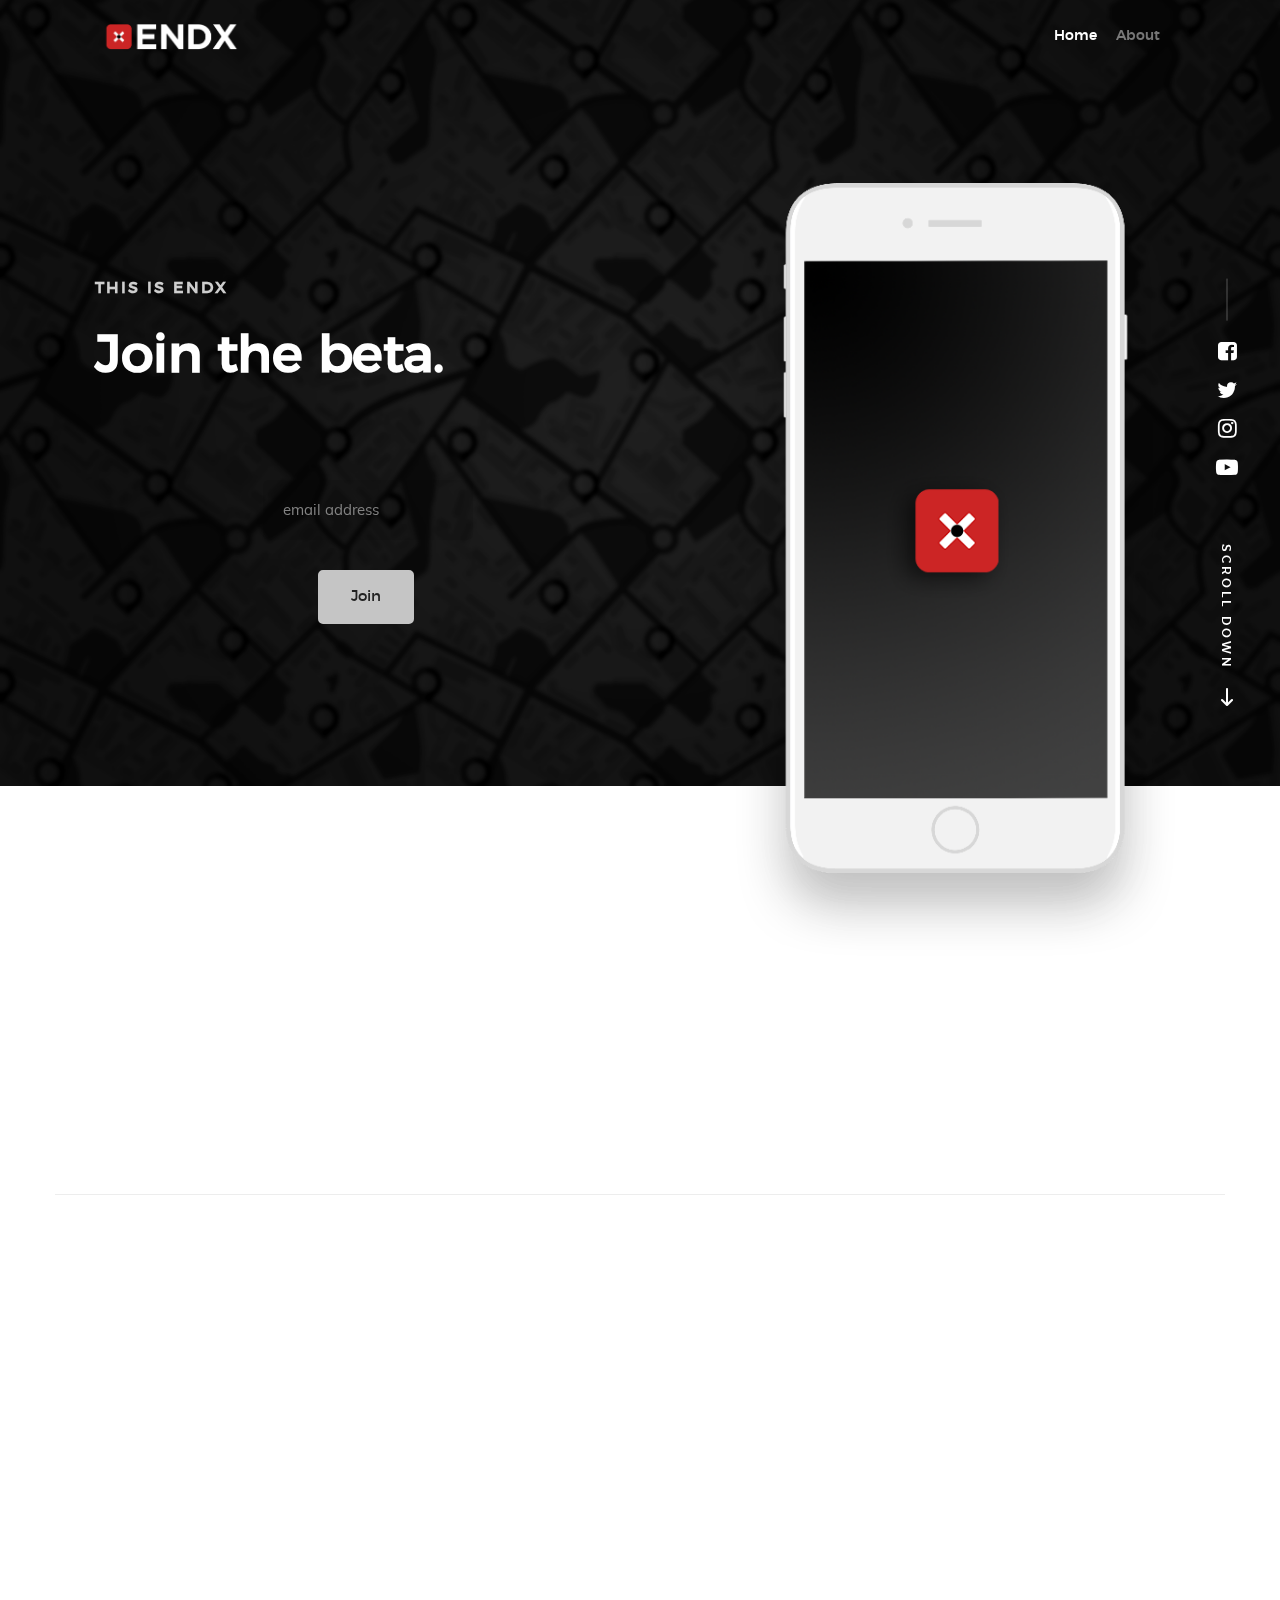
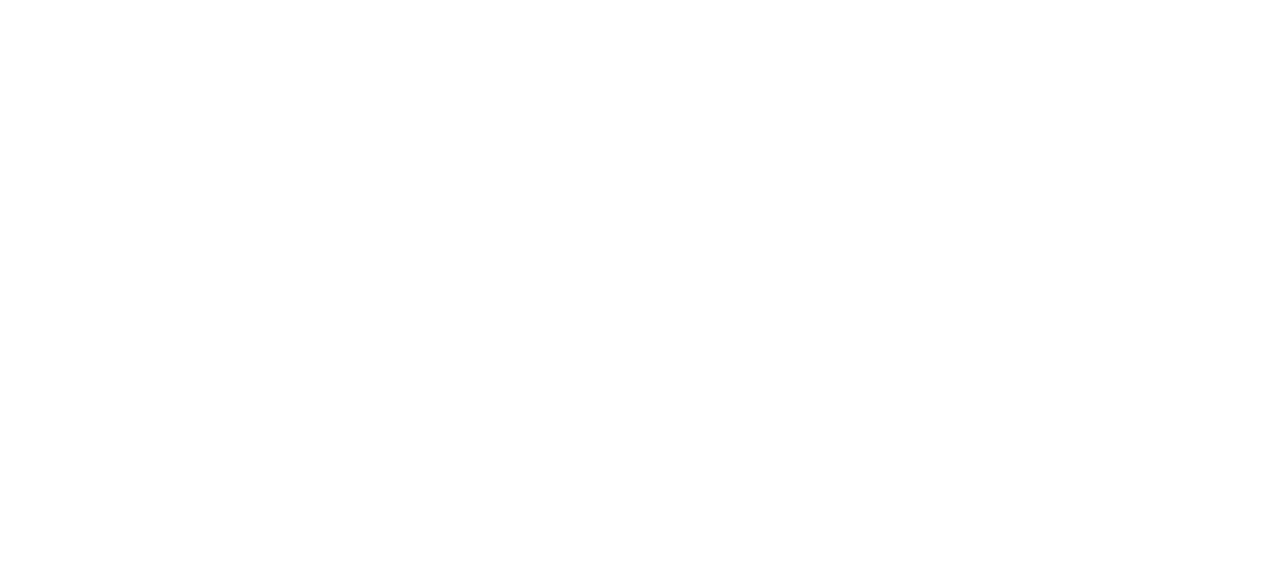
==== index.html @ f64ae465 "1" ====
<!DOCTYPE html>
<!--[if lt IE 9 ]><html class="no-js oldie" lang="en"> <![endif]-->
<!--[if IE 9 ]><html class="no-js oldie ie9" lang="en"> <![endif]-->
<!--[if (gte IE 9)|!(IE)]><!-->
<html class="no-js" lang="en">
<!--<![endif]-->

<head>
    <style>
        body{
            background-color: white;
        }
    
    </style>
    <!--- basic page needs
   ================================================== -->
    <meta charset="utf-8">
    <title>ENDX</title>
    <meta name="description" content="">
    <meta name="author" content="">

    <!-- mobile specific metas
   ================================================== -->
    <meta name="viewport" content="width=device-width, initial-scale=1">

    <!-- CSS
   ================================================== -->
    <link rel="stylesheet" href="css/base.css">
    <link rel="stylesheet" href="css/vendor.css">
    <link rel="stylesheet" href="css/main.css">

    <!-- script
   ================================================== -->
    <script src="js/modernizr.js"></script>
    <script src="js/pace.min.js"></script>

    <!-- favicons
	================================================== -->
    <link rel="shortcut icon" href="favicon.ico" type="image/x-icon">
    <link rel="icon" href="favicon.ico" type="image/x-icon">

</head>

<body id="top">

    <!-- header 
   ================================================== -->
   <header id="header" class="row">   

   		<center><div class="header-logo">
	        <a href="index.html">ENDX</a>
	    </div></center>

	   	<nav id="header-nav-wrap">
			<ul class="header-main-nav">
				<li class="current"><a class="smoothscroll"  href="#home" title="home">Home</a></li>
                <li><a class="smoothscroll"  href="#about" title="about">About</a></li>	
			</ul>

		</nav>
<!--
		<a class="header-menu-toggle" href="#"><span>Menu</span></a> -->   	
   	
   </header> <!-- /header -->


   <!-- home
   ================================================== -->
   <section id="home" data-parallax="scroll" data-image-src="images/hero-bg.jpg" data-natural-width=3000 data-natural-height=2000>

        <div class="overlay"></div>
        <div class="home-content">        

            <div class="row contents">                     
                <div class="home-content-left">

                    <h3 data-aos="fade-up">This is ENDX</h3>

                    <h1 data-aos="fade-up">
                        Join the beta.
                    </h1>
 <center>
     
   <!-- Begin Mailchimp Signup Form -->
<link href="//cdn-images.mailchimp.com/embedcode/horizontal-slim-10_7.css" rel="stylesheet" type="text/css">
<style type="text/css">
	#mc_embed_signup{ clear:left; font:14px Helvetica,Arial,sans-serif; width:100%;}
    #mce-EMAIL {
        color: white;
    }
	/* Add your own Mailchimp form style overrides in your site stylesheet or in this style block.
	   We recommend moving this block and the preceding CSS link to the HEAD of your HTML file. */
</style>
<div id="mc_embed_signup">
<form action="https://boxo.us19.list-manage.com/subscribe/post?u=2b5242fecbdfec34c49844ca8&amp;id=7991bf4ca8" method="post" id="mc-embedded-subscribe-form" name="mc-embedded-subscribe-form" class="validate" target="_blank" novalidate>
    <div id="mc_embed_signup_scroll">
	
	<input type="email" value="" name="EMAIL" class="email" id="mce-EMAIL" placeholder="email address" required>
    <!-- real people should not fill this in and expect good things - do not remove this or risk form bot signups-->
    <div style="position: absolute; left: -5000px;" aria-hidden="true"><input type="text" name="b_2b5242fecbdfec34c49844ca8_7991bf4ca8" tabindex="-1" value=""></div>
    <div class="clear"><input type="submit" value="Join" name="subscribe" id="mc-embedded-subscribe" class="button"></div>
    </div>
</form>
</div>

<!--End mc_embed_signup-->
     
     <!--
                    <div class="subscribe-form">
                
                        <form id="mc-form" class="group" novalidate="true">

                            <input type="email" value="" name="EMAIL" class="email" id="mc-email" placeholder="Enter your email..." required=""> 
                
                            <input type="submit" name="subscribe" value="Notify Me">
                
                            <label for="mc-email" class="subscribe-message"></label>
                
                        </form>

                    </div>	--> </center>

                </div>

                
                
                <div class="home-image-right">
                    <img src="images/iphone-app-470.png" 
                        srcset="images/iphone-app-470.png 1x, images/iphone-app-940.png 2x">
                </div>
            </div>

        </div> <!-- end home-content -->

        <ul class="home-social-list">
            <li>
                <a href="#"><i class="fa fa-facebook-square"></i></a>
            </li>
            <li>
                <a href="#"><i class="fa fa-twitter"></i></a>
            </li>
            <li>
                <a href="#"><i class="fa fa-instagram"></i></a>
            </li>
            <li>
                <a href="#"><i class="fa fa-youtube-play"></i></a>
            </li>
        </ul>
        <!-- end home-social-list -->

        <div class="home-scrolldown">
            <a href="#about" class="scroll-icon smoothscroll">
                <span>Scroll Down</span>
                <i class="icon-arrow-right" aria-hidden="true"></i>
            </a>
        </div>

    </section> <!-- end home -->  


    <!-- about
    ================================================== -->
    <section id="about">

        <div class="row about-intro">

            <div class="col-four">
                <h1 class="intro-header" data-aos="fade-up">About Our App</h1>
            </div>
            <div class="col-eight">
                <p class="lead" data-aos="fade-up">
                    Excepteur enim magna veniam labore veniam sint. Ex aliqua esse proident ullamco voluptate. Nisi nisi nisi aliqua eiusmod dolor dolor proident deserunt occaecat elit Lorem reprehenderit. Id culpa veniam ex aliqua magna elit pariatur do nulla. Excepteur enim magna veniam labore veniam sint.
                </p>
            </div>                       
            
        </div>

        <div class="row about-features">

            <div class="features-list block-1-3 block-m-1-2 block-mob-full group">

                <div class="bgrid feature" data-aos="fade-up">	

                    <span class="icon"><i class="icon-window"></i></span>            

                    <div class="service-content">	

                        <h3>Feature</h3>

                        <p>Sed ut perspiciatis unde omnis iste natus error sit voluptatem accusantium doloremque laudantium, totam rem aperiam, eaque ipsa quae ab illo inventore veritatis et quasi architecto beatae vitae dicta sunt explicabo. Nemo enim ipsam voluptatem quia voluptas sit aspernatur aut odit aut fugit.
                        </p>
                        
                    </div> 	         	 

                    </div> <!-- /bgrid -->

                    <div class="bgrid feature" data-aos="fade-up">	

                        <span class="icon"><i class="icon-image"></i></span>                          

                    <div class="service-content">	
                        <h3>Feature</h3>  

                        <p>Sed ut perspiciatis unde omnis iste natus error sit voluptatem accusantium doloremque laudantium, totam rem aperiam, eaque ipsa quae ab illo inventore veritatis et quasi architecto beatae vitae dicta sunt explicabo. Nemo enim ipsam voluptatem quia voluptas sit aspernatur aut odit aut fugit.
                        </p>

                        
                    </div>	                          

                </div> <!-- /bgrid -->

                <div class="bgrid feature" data-aos="fade-up">

                    <span class="icon"><i class="icon-paint-brush"></i></span>		            

                    <div class="service-content">
                        <h3>Feature</h3>

                        <p>Sed ut perspiciatis unde omnis iste natus error sit voluptatem accusantium doloremque laudantium, totam rem aperiam, eaque ipsa quae ab illo inventore veritatis et quasi architecto beatae vitae dicta sunt explicabo. Nemo enim ipsam voluptatem quia voluptas sit aspernatur aut odit aut fugit.
                        </p> 
                            
                    </div> 	            	               

                </div> <!-- /bgrid -->

                    <div class="bgrid feature" data-aos="fade-up">

                        <span class="icon"><i class="icon-file"></i></span>	              

                    <div class="service-content">
                        <h3>Feature</h3>

                        <p>Sed ut perspiciatis unde omnis iste natus error sit voluptatem accusantium doloremque laudantium, totam rem aperiam, eaque ipsa quae ab illo inventore veritatis et quasi architecto beatae vitae dicta sunt explicabo. Nemo enim ipsam voluptatem quia voluptas sit aspernatur aut odit aut fugit.
                        </p> 
                        
                    </div>                

                    </div> <!-- /bgrid -->

                <div class="bgrid feature" data-aos="fade-up">

                    <span class="icon"><i class="icon-sliders"></i></span>	            

                    <div class="service-content">	
                        <h3>Feature</h3>

                        <p>Sed ut perspiciatis unde omnis iste natus error sit voluptatem accusantium doloremque laudantium, totam rem aperiam, eaque ipsa quae ab illo inventore veritatis et quasi architecto beatae vitae dicta sunt explicabo. Nemo enim ipsam voluptatem quia voluptas sit aspernatur aut odit aut fugit.
                        </p>                            
                    </div>	               

                </div> <!-- /bgrid -->

                <div class="bgrid feature" data-aos="fade-up">

                    <span class="icon"><i class="icon-gift"></i></span>	   	           

                    <div class="service-content">
                        <h3>Feature</h3>

                        <p>Sed ut perspiciatis unde omnis iste natus error sit voluptatem accusantium doloremque laudantium, totam rem aperiam, eaque ipsa quae ab illo inventore veritatis et quasi architecto beatae vitae dicta sunt explicabo. Nemo enim ipsam voluptatem quia voluptas sit aspernatur aut odit aut fugit.
                        </p> 
                            
                    </div>	               

                </div> <!-- /bgrid -->

            </div> <!-- end features-list -->

        </div> <!-- end about-features -->
  
        <br><br><br><br><br>
    </section> <!-- end about -->  
   

  

    

    <!-- footer
    ================================================== --

    <div id="preloader"> 
    	<div id="loader"></div>
    </div>  

    <!-- Java Script
    ================================================== -->
    <script src="js/jquery-2.1.3.min.js"></script>
    <script src="js/plugins.js"></script>
    <script src="js/main.js"></script>

</body>

</html>
---- css/base.css ----
/* =================================================================== 
 *
 *  Dazzle v1.0 Base Stylesheet
 *  04-27-2017
 *  ------------------------------------------------------------------
 *
 *  TOC:
 *  01. reset 
 *  02. basic/base setup styles
 *  03. grid
 *  04. block grids
 *  05. MISC
 *
 * =================================================================== */


/* ===================================================================
 *  01. reset  
 *  normalize.css v5.0.0 | MIT License | 
 *  github.com/necolas/normalize.css
 *
 * ------------------------------------------------------------------- */

html {
  font-family: sans-serif;
  line-height: 1.15;
  -ms-text-size-adjust: 100%;
  -webkit-text-size-adjust: 100%;
}

body {
  margin: 0;
}

article,
aside,
footer,
header,
nav,
section {
  display: block;
}

h1 {
  font-size: 2em;
  margin: 0.67em 0;
}

figcaption,
figure,
main {
  display: block;
}

figure {
  margin: 1em 40px;
}

hr {
  box-sizing: content-box;
  height: 0;
  overflow: visible;
}

pre {
  font-family: monospace, monospace;
  font-size: 1em;
}

a {
  background-color: transparent;
  -webkit-text-decoration-skip: objects;
}

a:active,
a:hover {
  outline-width: 0;
}

abbr[title] {
  border-bottom: none;
  text-decoration: underline;
  text-decoration: underline dotted;
}

b,
strong {
  font-weight: inherit;
}

b,
strong {
  font-weight: bolder;
}

code,
kbd,
samp {
  font-family: monospace, monospace;
  font-size: 1em;
}

dfn {
  font-style: italic;
}

mark {
  background-color: #ff0;
  color: #000;
}

small {
  font-size: 80%;
}

sub,
sup {
  font-size: 75%;
  line-height: 0;
  position: relative;
  vertical-align: baseline;
}

sub {
  bottom: -0.25em;
}

sup {
  top: -0.5em;
}

audio,
video {
  display: inline-block;
}

audio:not([controls]) {
  display: none;
  height: 0;
}

img {
  border-style: none;
}

svg:not(:root) {
  overflow: hidden;
}

button,
input,
optgroup,
select,
textarea {
  font-family: sans-serif;
  font-size: 100%;
  line-height: 1.15;
  margin: 0;
}

button,
input {
  overflow: visible;
}

button,
select {
  text-transform: none;
}

button,
html [type="button"],
[type="reset"],
[type="submit"] {
  -webkit-appearance: button;
}

button::-moz-focus-inner,
[type="button"]::-moz-focus-inner,
[type="reset"]::-moz-focus-inner,
[type="submit"]::-moz-focus-inner {
  border-style: none;
  padding: 0;
}

button:-moz-focusring,
[type="button"]:-moz-focusring,
[type="reset"]:-moz-focusring,
[type="submit"]:-moz-focusring {
  outline: 1px dotted ButtonText;
}

fieldset {
  border: 1px solid #c0c0c0;
  margin: 0 2px;
  padding: 0.35em 0.625em 0.75em;
}

legend {
  box-sizing: border-box;
  color: inherit;
  display: table;
  max-width: 100%;
  padding: 0;
  white-space: normal;
}

progress {
  display: inline-block;
  vertical-align: baseline;
}

textarea {
  overflow: auto;
}

[type="checkbox"],
[type="radio"] {
  box-sizing: border-box;
  padding: 0;
}

[type="number"]::-webkit-inner-spin-button,
[type="number"]::-webkit-outer-spin-button {
  height: auto;
}

[type="search"] {
  -webkit-appearance: textfield;
  outline-offset: -2px;
}

[type="search"]::-webkit-search-cancel-button,
[type="search"]::-webkit-search-decoration {
  -webkit-appearance: none;
}

::-webkit-file-upload-button {
  -webkit-appearance: button;
  font: inherit;
}

details,
menu {
  display: block;
}

summary {
  display: list-item;
}

canvas {
  display: inline-block;
}

template {
  display: none;
}

[hidden] {
  display: none;
}


/* ===================================================================
 *  02. basic/base setup styles - (_basic.scss)
 *
 * ------------------------------------------------------------------- */

html {
  font-size: 62.5%;
  box-sizing: border-box;
}

*,
*::before,
*::after {
  box-sizing: inherit;
}

body {
  font-weight: normal;
  line-height: 1;
  text-rendering: optimizeLegibility;
  word-wrap: break-word;
  -webkit-overflow-scrolling: touch;
  -webkit-text-size-adjust: none;
}

body,
input,
button {
  -moz-osx-font-smoothing: grayscale;
  -webkit-font-smoothing: antialiased;
}


/* ------------------------------------------------------------------- 
 * Media - (_basic.scss)
 * ------------------------------------------------------------------- */

img,
video {
  max-width: 100%;
  height: auto;
}


/* ------------------------------------------------------------------- 
 * Typography resets - (_basic.scss)
 * ------------------------------------------------------------------- */

div, dl, dt, dd, ul, ol, li, h1, h2, h3, h4, h5, h6, pre, form, p, blockquote, th, td {
  margin: 0;
  padding: 0;
}

h1, h2, h3, h4, h5, h6 {
  -webkit-font-variant-ligatures: common-ligatures;
  -moz-font-variant-ligatures: common-ligatures;
  font-variant-ligatures: common-ligatures;
  text-rendering: optimizeLegibility;
}

em,
i {
  font-style: italic;
  line-height: inherit;
}

strong,
b {
  font-weight: bold;
  line-height: inherit;
}

small {
  font-size: 60%;
  line-height: inherit;
}

ol,
ul {
  list-style: none;
}

li {
  display: block;
}


/* ------------------------------------------------------------------- 
 * links - (_basic.scss)
 * ------------------------------------------------------------------- */

a {
  text-decoration: none;
  line-height: inherit;
}

a img {
  border: none;
}


/* ------------------------------------------------------------------- 
 * inputs - (_basic.scss)
 * ------------------------------------------------------------------- */

fieldset {
  margin: 0;
  padding: 0;
}

input[type="email"],
input[type="number"],
input[type="search"],
input[type="text"],
input[type="tel"],
input[type="url"],
input[type="password"],
textarea {
  -webkit-appearance: none;
  -moz-appearance: none;
  -ms-appearance: none;
  -o-appearance: none;
  appearance: none;
}


/* ===================================================================
 *  03. grid - (_grid.scss)
 *
 * ------------------------------------------------------------------- */

.row {
  width: 94%;
  max-width: 1170px;
  margin: 0 auto;
}

.row:after {
  content: "";
  display: table;
  clear: both;
}

.row .row {
  width: auto;
  max-width: none;
  margin-left: -20px;
  margin-right: -20px;
}

[class*="col-"],
.bgrid {
  float: left;
}

[class*="col-"]+[class*="col-"].end {
  float: right;
}

[class*="col-"] {
  padding: 0 20px;
}

.col-one {
  width: 8.33333%;
}

.col-two,
.col-1-6 {
  width: 16.66667%;
}

.col-three,
.col-1-4 {
  width: 25%;
}

.col-four,
.col-1-3 {
  width: 33.33333%;
}

.col-five {
  width: 41.66667%;
}

.col-six,
.col-1-2 {
  width: 50%;
}

.col-seven {
  width: 58.33333%;
}

.col-eight,
.col-2-3 {
  width: 66.66667%;
}

.col-nine,
.col-3-4 {
  width: 75%;
}

.col-ten,
.col-5-6 {
  width: 83.33333%;
}

.col-eleven {
  width: 91.66667%;
}

.col-twelve,
.col-full {
  width: 100%;
}


/* ------------------------------------------------------------------- 
 * medium size devices - (_grid.scss)
 * ------------------------------------------------------------------- */

@media only screen and (max-width: 1024px) {
  .row .row {
    margin-left: -18px;
    margin-right: -18px;
  }
  [class*="col-"] {
    padding: 0 18px;
  }
  .md-two,
  .md-1-6 {
    width: 16.66667%;
  }
  .md-one {
    width: 8.33333%;
  }
  .md-three,
  .md-1-4 {
    width: 25%;
  }
  .md-four,
  .md-1-3 {
    width: 33.33333%;
  }
  .md-five {
    width: 41.66667%;
  }
  .md-six,
  .md-1-2 {
    width: 50%;
  }
  .md-seven {
    width: 58.33333%;
  }
  .md-eight,
  .md-2-3 {
    width: 66.66667%;
  }
  .md-nine,
  .md-3-4 {
    width: 75%;
  }
  .md-ten,
  .md-5-6 {
    width: 83.33333%;
  }
  .md-eleven {
    width: 91.66667%;
  }
  .md-twelve,
  .md-full {
    width: 100%;
  }
}


/* ------------------------------------------------------------------- 
 * tablets - (_grid.scss)
 * ------------------------------------------------------------------- */

@media only screen and (max-width: 768px) {
  .row {
    width: auto;
    padding-left: 30px;
    padding-right: 30px;
  }
  .row .row {
    padding-left: 0;
    padding-right: 0;
    margin-left: -15px;
    margin-right: -15px;
  }
  [class*="col-"] {
    padding: 0 15px;
  }
  .tab-1-4 {
    width: 25%;
  }
  .tab-1-3 {
    width: 33.33333%;
  }
  .tab-1-2 {
    width: 50%;
  }
  .tab-2-3 {
    width: 66.66667%;
  }
  .tab-3-4 {
    width: 75%;
  }
  .tab-full {
    width: 100%;
  }
}


/* ------------------------------------------------------------------- 
 *  mobile devices - (_grid.scss)
 * ------------------------------------------------------------------- */

@media only screen and (max-width: 600px) {
  .row {
    padding-left: 25px;
    padding-right: 25px;
  }
  .row .row {
    margin-left: -10px;
    margin-right: -10px;
  }
  [class*="col-"] {
    padding: 0 10px;
  }
  .mob-1-4 {
    width: 25%;
  }
  .mob-1-3 {
    width: 33.33333%;
  }
  .mob-1-2 {
    width: 50%;
  }
  .mob-2-3 {
    width: 66.66667%;
  }
  .mob-3-4 {
    width: 75%;
  }
  .mob-full {
    width: 100%;
  }
}


/* ------------------------------------------------------------------- 
 * small mobile devices - (_grid.scss)
 * ------------------------------------------------------------------- */

@media only screen and (max-width: 400px) {
  .row .row {
    padding-left: 0;
    padding-right: 0;
    margin-left: 0;
    margin-right: 0;
  }
  [class*="col-"] {
    width: 100% !important;
    float: none !important;
    clear: both !important;
    margin-left: 0;
    margin-right: 0;
    padding: 0;
  }
  [class*="col-"]+[class*="col-"].end {
    float: none;
  }
}


/* ===================================================================
 *  04. block grids - (_grid.scss)
 *
 * ------------------------------------------------------------------- */

[class*="block-"]:after {
  content: "";
  display: table;
  clear: both;
}

.block-1-6 .bgrid {
  width: 16.66667%;
}

.block-1-5 .bgrid {
  width: 20%;
}

.block-1-4 .bgrid {
  width: 25%;
}

.block-1-3 .bgrid {
  width: 33.33333%;
}

.block-1-2 .bgrid {
  width: 50%;
}


/**
 * Clearing for block grid columns. Allow columns with 
 * different heights to align properly.
 */

.block-1-6 .bgrid:nth-child(6n+1),
.block-1-5 .bgrid:nth-child(5n+1),
.block-1-4 .bgrid:nth-child(4n+1),
.block-1-3 .bgrid:nth-child(3n+1),
.block-1-2 .bgrid:nth-child(2n+1) {
  clear: both;
}


/* ------------------------------------------------------------------- 
 * medium size devices - (_grid.scss)
 * ------------------------------------------------------------------- */

@media only screen and (max-width: 1024px) {
  .block-m-1-6 .bgrid {
    width: 16.66667%;
  }
  .block-m-1-5 .bgrid {
    width: 20%;
  }
  .block-m-1-4 .bgrid {
    width: 25%;
  }
  .block-m-1-3 .bgrid {
    width: 33.33333%;
  }
  .block-m-1-2 .bgrid {
    width: 50%;
  }
  .block-m-full .bgrid {
    width: 100%;
    clear: both;
  }
  [class*="block-m-"] .bgrid:nth-child(n) {
    clear: none;
  }
  .block-m-1-6 .bgrid:nth-child(6n+1),
  .block-m-1-5 .bgrid:nth-child(5n+1),
  .block-m-1-4 .bgrid:nth-child(4n+1),
  .block-m-1-3 .bgrid:nth-child(3n+1),
  .block-m-1-2 .bgrid:nth-child(2n+1) {
    clear: both;
  }
}


/* ------------------------------------------------------------------- 
 * tablets - (_grid.scss)
 * ------------------------------------------------------------------- */

@media only screen and (max-width: 768px) {
  .block-tab-1-6 .bgrid {
    width: 16.66667%;
  }
  .block-tab-1-5 .bgrid {
    width: 20%;
  }
  .block-tab-1-4 .bgrid {
    width: 25%;
  }
  .block-tab-1-3 .bgrid {
    width: 33.33333%;
  }
  .block-tab-1-2 .bgrid {
    width: 50%;
  }
  .block-tab-full .bgrid {
    width: 100%;
    clear: both;
  }
  [class*="block-tab-"] .bgrid:nth-child(n) {
    clear: none;
  }
  .block-tab-1-6 .bgrid:nth-child(6n+1),
  .block-tab-1-6 .bgrid:nth-child(5n+1),
  .block-tab-1-4 .bgrid:nth-child(4n+1),
  .block-tab-1-3 .bgrid:nth-child(3n+1),
  .block-tab-1-2 .bgrid:nth-child(2n+1) {
    clear: both;
  }
}


/* ------------------------------------------------------------------- 
 * mobile devices - (_grid.scss)
 * ------------------------------------------------------------------- */

@media only screen and (max-width: 600px) {
  .block-mob-1-6 .bgrid {
    width: 16.66667%;
  }
  .block-mob-1-5 .bgrid {
    width: 20%;
  }
  .block-mob-1-4 .bgrid {
    width: 25%;
  }
  .block-mob-1-3 .bgrid {
    width: 33.33333%;
  }
  .block-mob-1-2 .bgrid {
    width: 50%;
  }
  .block-mob-full .bgrid {
    width: 100%;
    clear: both;
  }
  [class*="block-mob-"] .bgrid:nth-child(n) {
    clear: none;
  }
  .block-mob-1-6 .bgrid:nth-child(6n+1),
  .block-mob-1-5 .bgrid:nth-child(5n+1),
  .block-mob-1-4 .bgrid:nth-child(4n+1),
  .block-mob-1-3 .bgrid:nth-child(3n+1),
  .block-mob-1-2 .bgrid:nth-child(2n+1) {
    clear: both;
  }
}


/* ------------------------------------------------------------------- 
 * stack on small mobile devices - (_grid.scss)
 * ------------------------------------------------------------------- */

@media only screen and (max-width: 400px) {
  .stack .bgrid {
    width: 100% !important;
    float: none !important;
    clear: both !important;
    margin-left: 0;
    margin-right: 0;
  }
}


/* ===================================================================
 *  05. MISC  - (_grid.scss)
 *
 * ------------------------------------------------------------------- */

.group:after {
  content: "";
  display: table;
  clear: both;
}


/* Misc Helper Styles */

.is-hidden {
  display: none;
}

.is-invisible {
  visibility: hidden;
}

.antialiased {
  -webkit-font-smoothing: antialiased;
  -moz-osx-font-smoothing: grayscale;
}

.overflow-hidden {
  overflow: hidden;
}

.remove-bottom {
  margin-bottom: 0;
}

.half-bottom {
  margin-bottom: 1.5rem !important;
}

.add-bottom {
  margin-bottom: 3rem !important;
}

.no-border {
  border: none;
}

.full-width {
  width: 100%;
}

.text-center {
  text-align: center;
}

.text-left {
  text-align: left;
}

.text-right {
  text-align: right;
}

.pull-left {
  float: left;
}

.pull-right {
  float: right;
}

.align-center {
  margin-left: auto;
  margin-right: auto;
  text-align: center;
}


/*# sourceMappingURL=base.css.map */
---- css/vendor.css ----
/* =================================================================== 
 *
 *  Dazzle v1.0 Vendor/Third Party CSS 
 *  04-27-2017
 *  ------------------------------------------------------------------
 *
 *  TOC:
 *  01. animate on scroll
 *  02. owl carousel
 *  03. lity
 *
 * =================================================================== */


/*! 
 *  01. animate on scroll 
 *  https://michalsnik.github.io/aos/
 *
 */

[data-aos][data-aos][data-aos-duration='50'],
body[data-aos-duration='50'] [data-aos] {
  transition-duration: 50ms;
}

[data-aos][data-aos][data-aos-delay='50'],
body[data-aos-delay='50'] [data-aos] {
  transition-delay: 0;
}

[data-aos][data-aos][data-aos-delay='50'].aos-animate,
body[data-aos-delay='50'] [data-aos].aos-animate {
  transition-delay: 50ms;
}

[data-aos][data-aos][data-aos-duration='100'],
body[data-aos-duration='100'] [data-aos] {
  transition-duration: .1s;
}

[data-aos][data-aos][data-aos-delay='100'],
body[data-aos-delay='100'] [data-aos] {
  transition-delay: 0;
}

[data-aos][data-aos][data-aos-delay='100'].aos-animate,
body[data-aos-delay='100'] [data-aos].aos-animate {
  transition-delay: .1s;
}

[data-aos][data-aos][data-aos-duration='150'],
body[data-aos-duration='150'] [data-aos] {
  transition-duration: .15s;
}

[data-aos][data-aos][data-aos-delay='150'],
body[data-aos-delay='150'] [data-aos] {
  transition-delay: 0;
}

[data-aos][data-aos][data-aos-delay='150'].aos-animate,
body[data-aos-delay='150'] [data-aos].aos-animate {
  transition-delay: .15s;
}

[data-aos][data-aos][data-aos-duration='200'],
body[data-aos-duration='200'] [data-aos] {
  transition-duration: .2s;
}

[data-aos][data-aos][data-aos-delay='200'],
body[data-aos-delay='200'] [data-aos] {
  transition-delay: 0;
}

[data-aos][data-aos][data-aos-delay='200'].aos-animate,
body[data-aos-delay='200'] [data-aos].aos-animate {
  transition-delay: .2s;
}

[data-aos][data-aos][data-aos-duration='250'],
body[data-aos-duration='250'] [data-aos] {
  transition-duration: .25s;
}

[data-aos][data-aos][data-aos-delay='250'],
body[data-aos-delay='250'] [data-aos] {
  transition-delay: 0;
}

[data-aos][data-aos][data-aos-delay='250'].aos-animate,
body[data-aos-delay='250'] [data-aos].aos-animate {
  transition-delay: .25s;
}

[data-aos][data-aos][data-aos-duration='300'],
body[data-aos-duration='300'] [data-aos] {
  transition-duration: .3s;
}

[data-aos][data-aos][data-aos-delay='300'],
body[data-aos-delay='300'] [data-aos] {
  transition-delay: 0;
}

[data-aos][data-aos][data-aos-delay='300'].aos-animate,
body[data-aos-delay='300'] [data-aos].aos-animate {
  transition-delay: .3s;
}

[data-aos][data-aos][data-aos-duration='350'],
body[data-aos-duration='350'] [data-aos] {
  transition-duration: .35s;
}

[data-aos][data-aos][data-aos-delay='350'],
body[data-aos-delay='350'] [data-aos] {
  transition-delay: 0;
}

[data-aos][data-aos][data-aos-delay='350'].aos-animate,
body[data-aos-delay='350'] [data-aos].aos-animate {
  transition-delay: .35s;
}

[data-aos][data-aos][data-aos-duration='400'],
body[data-aos-duration='400'] [data-aos] {
  transition-duration: .4s;
}

[data-aos][data-aos][data-aos-delay='400'],
body[data-aos-delay='400'] [data-aos] {
  transition-delay: 0;
}

[data-aos][data-aos][data-aos-delay='400'].aos-animate,
body[data-aos-delay='400'] [data-aos].aos-animate {
  transition-delay: .4s;
}

[data-aos][data-aos][data-aos-duration='450'],
body[data-aos-duration='450'] [data-aos] {
  transition-duration: .45s;
}

[data-aos][data-aos][data-aos-delay='450'],
body[data-aos-delay='450'] [data-aos] {
  transition-delay: 0;
}

[data-aos][data-aos][data-aos-delay='450'].aos-animate,
body[data-aos-delay='450'] [data-aos].aos-animate {
  transition-delay: .45s;
}

[data-aos][data-aos][data-aos-duration='500'],
body[data-aos-duration='500'] [data-aos] {
  transition-duration: .5s;
}

[data-aos][data-aos][data-aos-delay='500'],
body[data-aos-delay='500'] [data-aos] {
  transition-delay: 0;
}

[data-aos][data-aos][data-aos-delay='500'].aos-animate,
body[data-aos-delay='500'] [data-aos].aos-animate {
  transition-delay: .5s;
}

[data-aos][data-aos][data-aos-duration='550'],
body[data-aos-duration='550'] [data-aos] {
  transition-duration: .55s;
}

[data-aos][data-aos][data-aos-delay='550'],
body[data-aos-delay='550'] [data-aos] {
  transition-delay: 0;
}

[data-aos][data-aos][data-aos-delay='550'].aos-animate,
body[data-aos-delay='550'] [data-aos].aos-animate {
  transition-delay: .55s;
}

[data-aos][data-aos][data-aos-duration='600'],
body[data-aos-duration='600'] [data-aos] {
  transition-duration: .6s;
}

[data-aos][data-aos][data-aos-delay='600'],
body[data-aos-delay='600'] [data-aos] {
  transition-delay: 0;
}

[data-aos][data-aos][data-aos-delay='600'].aos-animate,
body[data-aos-delay='600'] [data-aos].aos-animate {
  transition-delay: .6s;
}

[data-aos][data-aos][data-aos-duration='650'],
body[data-aos-duration='650'] [data-aos] {
  transition-duration: .65s;
}

[data-aos][data-aos][data-aos-delay='650'],
body[data-aos-delay='650'] [data-aos] {
  transition-delay: 0;
}

[data-aos][data-aos][data-aos-delay='650'].aos-animate,
body[data-aos-delay='650'] [data-aos].aos-animate {
  transition-delay: .65s;
}

[data-aos][data-aos][data-aos-duration='700'],
body[data-aos-duration='700'] [data-aos] {
  transition-duration: .7s;
}

[data-aos][data-aos][data-aos-delay='700'],
body[data-aos-delay='700'] [data-aos] {
  transition-delay: 0;
}

[data-aos][data-aos][data-aos-delay='700'].aos-animate,
body[data-aos-delay='700'] [data-aos].aos-animate {
  transition-delay: .7s;
}

[data-aos][data-aos][data-aos-duration='750'],
body[data-aos-duration='750'] [data-aos] {
  transition-duration: .75s;
}

[data-aos][data-aos][data-aos-delay='750'],
body[data-aos-delay='750'] [data-aos] {
  transition-delay: 0;
}

[data-aos][data-aos][data-aos-delay='750'].aos-animate,
body[data-aos-delay='750'] [data-aos].aos-animate {
  transition-delay: .75s;
}

[data-aos][data-aos][data-aos-duration='800'],
body[data-aos-duration='800'] [data-aos] {
  transition-duration: .8s;
}

[data-aos][data-aos][data-aos-delay='800'],
body[data-aos-delay='800'] [data-aos] {
  transition-delay: 0;
}

[data-aos][data-aos][data-aos-delay='800'].aos-animate,
body[data-aos-delay='800'] [data-aos].aos-animate {
  transition-delay: .8s;
}

[data-aos][data-aos][data-aos-duration='850'],
body[data-aos-duration='850'] [data-aos] {
  transition-duration: .85s;
}

[data-aos][data-aos][data-aos-delay='850'],
body[data-aos-delay='850'] [data-aos] {
  transition-delay: 0;
}

[data-aos][data-aos][data-aos-delay='850'].aos-animate,
body[data-aos-delay='850'] [data-aos].aos-animate {
  transition-delay: .85s;
}

[data-aos][data-aos][data-aos-duration='900'],
body[data-aos-duration='900'] [data-aos] {
  transition-duration: .9s;
}

[data-aos][data-aos][data-aos-delay='900'],
body[data-aos-delay='900'] [data-aos] {
  transition-delay: 0;
}

[data-aos][data-aos][data-aos-delay='900'].aos-animate,
body[data-aos-delay='900'] [data-aos].aos-animate {
  transition-delay: .9s;
}

[data-aos][data-aos][data-aos-duration='950'],
body[data-aos-duration='950'] [data-aos] {
  transition-duration: .95s;
}

[data-aos][data-aos][data-aos-delay='950'],
body[data-aos-delay='950'] [data-aos] {
  transition-delay: 0;
}

[data-aos][data-aos][data-aos-delay='950'].aos-animate,
body[data-aos-delay='950'] [data-aos].aos-animate {
  transition-delay: .95s;
}

[data-aos][data-aos][data-aos-duration='1000'],
body[data-aos-duration='1000'] [data-aos] {
  transition-duration: 1s;
}

[data-aos][data-aos][data-aos-delay='1000'],
body[data-aos-delay='1000'] [data-aos] {
  transition-delay: 0;
}

[data-aos][data-aos][data-aos-delay='1000'].aos-animate,
body[data-aos-delay='1000'] [data-aos].aos-animate {
  transition-delay: 1s;
}

[data-aos][data-aos][data-aos-duration='1050'],
body[data-aos-duration='1050'] [data-aos] {
  transition-duration: 1.05s;
}

[data-aos][data-aos][data-aos-delay='1050'],
body[data-aos-delay='1050'] [data-aos] {
  transition-delay: 0;
}

[data-aos][data-aos][data-aos-delay='1050'].aos-animate,
body[data-aos-delay='1050'] [data-aos].aos-animate {
  transition-delay: 1.05s;
}

[data-aos][data-aos][data-aos-duration='1100'],
body[data-aos-duration='1100'] [data-aos] {
  transition-duration: 1.1s;
}

[data-aos][data-aos][data-aos-delay='1100'],
body[data-aos-delay='1100'] [data-aos] {
  transition-delay: 0;
}

[data-aos][data-aos][data-aos-delay='1100'].aos-animate,
body[data-aos-delay='1100'] [data-aos].aos-animate {
  transition-delay: 1.1s;
}

[data-aos][data-aos][data-aos-duration='1150'],
body[data-aos-duration='1150'] [data-aos] {
  transition-duration: 1.15s;
}

[data-aos][data-aos][data-aos-delay='1150'],
body[data-aos-delay='1150'] [data-aos] {
  transition-delay: 0;
}

[data-aos][data-aos][data-aos-delay='1150'].aos-animate,
body[data-aos-delay='1150'] [data-aos].aos-animate {
  transition-delay: 1.15s;
}

[data-aos][data-aos][data-aos-duration='1200'],
body[data-aos-duration='1200'] [data-aos] {
  transition-duration: 1.2s;
}

[data-aos][data-aos][data-aos-delay='1200'],
body[data-aos-delay='1200'] [data-aos] {
  transition-delay: 0;
}

[data-aos][data-aos][data-aos-delay='1200'].aos-animate,
body[data-aos-delay='1200'] [data-aos].aos-animate {
  transition-delay: 1.2s;
}

[data-aos][data-aos][data-aos-duration='1250'],
body[data-aos-duration='1250'] [data-aos] {
  transition-duration: 1.25s;
}

[data-aos][data-aos][data-aos-delay='1250'],
body[data-aos-delay='1250'] [data-aos] {
  transition-delay: 0;
}

[data-aos][data-aos][data-aos-delay='1250'].aos-animate,
body[data-aos-delay='1250'] [data-aos].aos-animate {
  transition-delay: 1.25s;
}

[data-aos][data-aos][data-aos-duration='1300'],
body[data-aos-duration='1300'] [data-aos] {
  transition-duration: 1.3s;
}

[data-aos][data-aos][data-aos-delay='1300'],
body[data-aos-delay='1300'] [data-aos] {
  transition-delay: 0;
}

[data-aos][data-aos][data-aos-delay='1300'].aos-animate,
body[data-aos-delay='1300'] [data-aos].aos-animate {
  transition-delay: 1.3s;
}

[data-aos][data-aos][data-aos-duration='1350'],
body[data-aos-duration='1350'] [data-aos] {
  transition-duration: 1.35s;
}

[data-aos][data-aos][data-aos-delay='1350'],
body[data-aos-delay='1350'] [data-aos] {
  transition-delay: 0;
}

[data-aos][data-aos][data-aos-delay='1350'].aos-animate,
body[data-aos-delay='1350'] [data-aos].aos-animate {
  transition-delay: 1.35s;
}

[data-aos][data-aos][data-aos-duration='1400'],
body[data-aos-duration='1400'] [data-aos] {
  transition-duration: 1.4s;
}

[data-aos][data-aos][data-aos-delay='1400'],
body[data-aos-delay='1400'] [data-aos] {
  transition-delay: 0;
}

[data-aos][data-aos][data-aos-delay='1400'].aos-animate,
body[data-aos-delay='1400'] [data-aos].aos-animate {
  transition-delay: 1.4s;
}

[data-aos][data-aos][data-aos-duration='1450'],
body[data-aos-duration='1450'] [data-aos] {
  transition-duration: 1.45s;
}

[data-aos][data-aos][data-aos-delay='1450'],
body[data-aos-delay='1450'] [data-aos] {
  transition-delay: 0;
}

[data-aos][data-aos][data-aos-delay='1450'].aos-animate,
body[data-aos-delay='1450'] [data-aos].aos-animate {
  transition-delay: 1.45s;
}

[data-aos][data-aos][data-aos-duration='1500'],
body[data-aos-duration='1500'] [data-aos] {
  transition-duration: 1.5s;
}

[data-aos][data-aos][data-aos-delay='1500'],
body[data-aos-delay='1500'] [data-aos] {
  transition-delay: 0;
}

[data-aos][data-aos][data-aos-delay='1500'].aos-animate,
body[data-aos-delay='1500'] [data-aos].aos-animate {
  transition-delay: 1.5s;
}

[data-aos][data-aos][data-aos-duration='1550'],
body[data-aos-duration='1550'] [data-aos] {
  transition-duration: 1.55s;
}

[data-aos][data-aos][data-aos-delay='1550'],
body[data-aos-delay='1550'] [data-aos] {
  transition-delay: 0;
}

[data-aos][data-aos][data-aos-delay='1550'].aos-animate,
body[data-aos-delay='1550'] [data-aos].aos-animate {
  transition-delay: 1.55s;
}

[data-aos][data-aos][data-aos-duration='1600'],
body[data-aos-duration='1600'] [data-aos] {
  transition-duration: 1.6s;
}

[data-aos][data-aos][data-aos-delay='1600'],
body[data-aos-delay='1600'] [data-aos] {
  transition-delay: 0;
}

[data-aos][data-aos][data-aos-delay='1600'].aos-animate,
body[data-aos-delay='1600'] [data-aos].aos-animate {
  transition-delay: 1.6s;
}

[data-aos][data-aos][data-aos-duration='1650'],
body[data-aos-duration='1650'] [data-aos] {
  transition-duration: 1.65s;
}

[data-aos][data-aos][data-aos-delay='1650'],
body[data-aos-delay='1650'] [data-aos] {
  transition-delay: 0;
}

[data-aos][data-aos][data-aos-delay='1650'].aos-animate,
body[data-aos-delay='1650'] [data-aos].aos-animate {
  transition-delay: 1.65s;
}

[data-aos][data-aos][data-aos-duration='1700'],
body[data-aos-duration='1700'] [data-aos] {
  transition-duration: 1.7s;
}

[data-aos][data-aos][data-aos-delay='1700'],
body[data-aos-delay='1700'] [data-aos] {
  transition-delay: 0;
}

[data-aos][data-aos][data-aos-delay='1700'].aos-animate,
body[data-aos-delay='1700'] [data-aos].aos-animate {
  transition-delay: 1.7s;
}

[data-aos][data-aos][data-aos-duration='1750'],
body[data-aos-duration='1750'] [data-aos] {
  transition-duration: 1.75s;
}

[data-aos][data-aos][data-aos-delay='1750'],
body[data-aos-delay='1750'] [data-aos] {
  transition-delay: 0;
}

[data-aos][data-aos][data-aos-delay='1750'].aos-animate,
body[data-aos-delay='1750'] [data-aos].aos-animate {
  transition-delay: 1.75s;
}

[data-aos][data-aos][data-aos-duration='1800'],
body[data-aos-duration='1800'] [data-aos] {
  transition-duration: 1.8s;
}

[data-aos][data-aos][data-aos-delay='1800'],
body[data-aos-delay='1800'] [data-aos] {
  transition-delay: 0;
}

[data-aos][data-aos][data-aos-delay='1800'].aos-animate,
body[data-aos-delay='1800'] [data-aos].aos-animate {
  transition-delay: 1.8s;
}

[data-aos][data-aos][data-aos-duration='1850'],
body[data-aos-duration='1850'] [data-aos] {
  transition-duration: 1.85s;
}

[data-aos][data-aos][data-aos-delay='1850'],
body[data-aos-delay='1850'] [data-aos] {
  transition-delay: 0;
}

[data-aos][data-aos][data-aos-delay='1850'].aos-animate,
body[data-aos-delay='1850'] [data-aos].aos-animate {
  transition-delay: 1.85s;
}

[data-aos][data-aos][data-aos-duration='1900'],
body[data-aos-duration='1900'] [data-aos] {
  transition-duration: 1.9s;
}

[data-aos][data-aos][data-aos-delay='1900'],
body[data-aos-delay='1900'] [data-aos] {
  transition-delay: 0;
}

[data-aos][data-aos][data-aos-delay='1900'].aos-animate,
body[data-aos-delay='1900'] [data-aos].aos-animate {
  transition-delay: 1.9s;
}

[data-aos][data-aos][data-aos-duration='1950'],
body[data-aos-duration='1950'] [data-aos] {
  transition-duration: 1.95s;
}

[data-aos][data-aos][data-aos-delay='1950'],
body[data-aos-delay='1950'] [data-aos] {
  transition-delay: 0;
}

[data-aos][data-aos][data-aos-delay='1950'].aos-animate,
body[data-aos-delay='1950'] [data-aos].aos-animate {
  transition-delay: 1.95s;
}

[data-aos][data-aos][data-aos-duration='2000'],
body[data-aos-duration='2000'] [data-aos] {
  transition-duration: 2s;
}

[data-aos][data-aos][data-aos-delay='2000'],
body[data-aos-delay='2000'] [data-aos] {
  transition-delay: 0;
}

[data-aos][data-aos][data-aos-delay='2000'].aos-animate,
body[data-aos-delay='2000'] [data-aos].aos-animate {
  transition-delay: 2s;
}

[data-aos][data-aos][data-aos-duration='2050'],
body[data-aos-duration='2050'] [data-aos] {
  transition-duration: 2.05s;
}

[data-aos][data-aos][data-aos-delay='2050'],
body[data-aos-delay='2050'] [data-aos] {
  transition-delay: 0;
}

[data-aos][data-aos][data-aos-delay='2050'].aos-animate,
body[data-aos-delay='2050'] [data-aos].aos-animate {
  transition-delay: 2.05s;
}

[data-aos][data-aos][data-aos-duration='2100'],
body[data-aos-duration='2100'] [data-aos] {
  transition-duration: 2.1s;
}

[data-aos][data-aos][data-aos-delay='2100'],
body[data-aos-delay='2100'] [data-aos] {
  transition-delay: 0;
}

[data-aos][data-aos][data-aos-delay='2100'].aos-animate,
body[data-aos-delay='2100'] [data-aos].aos-animate {
  transition-delay: 2.1s;
}

[data-aos][data-aos][data-aos-duration='2150'],
body[data-aos-duration='2150'] [data-aos] {
  transition-duration: 2.15s;
}

[data-aos][data-aos][data-aos-delay='2150'],
body[data-aos-delay='2150'] [data-aos] {
  transition-delay: 0;
}

[data-aos][data-aos][data-aos-delay='2150'].aos-animate,
body[data-aos-delay='2150'] [data-aos].aos-animate {
  transition-delay: 2.15s;
}

[data-aos][data-aos][data-aos-duration='2200'],
body[data-aos-duration='2200'] [data-aos] {
  transition-duration: 2.2s;
}

[data-aos][data-aos][data-aos-delay='2200'],
body[data-aos-delay='2200'] [data-aos] {
  transition-delay: 0;
}

[data-aos][data-aos][data-aos-delay='2200'].aos-animate,
body[data-aos-delay='2200'] [data-aos].aos-animate {
  transition-delay: 2.2s;
}

[data-aos][data-aos][data-aos-duration='2250'],
body[data-aos-duration='2250'] [data-aos] {
  transition-duration: 2.25s;
}

[data-aos][data-aos][data-aos-delay='2250'],
body[data-aos-delay='2250'] [data-aos] {
  transition-delay: 0;
}

[data-aos][data-aos][data-aos-delay='2250'].aos-animate,
body[data-aos-delay='2250'] [data-aos].aos-animate {
  transition-delay: 2.25s;
}

[data-aos][data-aos][data-aos-duration='2300'],
body[data-aos-duration='2300'] [data-aos] {
  transition-duration: 2.3s;
}

[data-aos][data-aos][data-aos-delay='2300'],
body[data-aos-delay='2300'] [data-aos] {
  transition-delay: 0;
}

[data-aos][data-aos][data-aos-delay='2300'].aos-animate,
body[data-aos-delay='2300'] [data-aos].aos-animate {
  transition-delay: 2.3s;
}

[data-aos][data-aos][data-aos-duration='2350'],
body[data-aos-duration='2350'] [data-aos] {
  transition-duration: 2.35s;
}

[data-aos][data-aos][data-aos-delay='2350'],
body[data-aos-delay='2350'] [data-aos] {
  transition-delay: 0;
}

[data-aos][data-aos][data-aos-delay='2350'].aos-animate,
body[data-aos-delay='2350'] [data-aos].aos-animate {
  transition-delay: 2.35s;
}

[data-aos][data-aos][data-aos-duration='2400'],
body[data-aos-duration='2400'] [data-aos] {
  transition-duration: 2.4s;
}

[data-aos][data-aos][data-aos-delay='2400'],
body[data-aos-delay='2400'] [data-aos] {
  transition-delay: 0;
}

[data-aos][data-aos][data-aos-delay='2400'].aos-animate,
body[data-aos-delay='2400'] [data-aos].aos-animate {
  transition-delay: 2.4s;
}

[data-aos][data-aos][data-aos-duration='2450'],
body[data-aos-duration='2450'] [data-aos] {
  transition-duration: 2.45s;
}

[data-aos][data-aos][data-aos-delay='2450'],
body[data-aos-delay='2450'] [data-aos] {
  transition-delay: 0;
}

[data-aos][data-aos][data-aos-delay='2450'].aos-animate,
body[data-aos-delay='2450'] [data-aos].aos-animate {
  transition-delay: 2.45s;
}

[data-aos][data-aos][data-aos-duration='2500'],
body[data-aos-duration='2500'] [data-aos] {
  transition-duration: 2.5s;
}

[data-aos][data-aos][data-aos-delay='2500'],
body[data-aos-delay='2500'] [data-aos] {
  transition-delay: 0;
}

[data-aos][data-aos][data-aos-delay='2500'].aos-animate,
body[data-aos-delay='2500'] [data-aos].aos-animate {
  transition-delay: 2.5s;
}

[data-aos][data-aos][data-aos-duration='2550'],
body[data-aos-duration='2550'] [data-aos] {
  transition-duration: 2.55s;
}

[data-aos][data-aos][data-aos-delay='2550'],
body[data-aos-delay='2550'] [data-aos] {
  transition-delay: 0;
}

[data-aos][data-aos][data-aos-delay='2550'].aos-animate,
body[data-aos-delay='2550'] [data-aos].aos-animate {
  transition-delay: 2.55s;
}

[data-aos][data-aos][data-aos-duration='2600'],
body[data-aos-duration='2600'] [data-aos] {
  transition-duration: 2.6s;
}

[data-aos][data-aos][data-aos-delay='2600'],
body[data-aos-delay='2600'] [data-aos] {
  transition-delay: 0;
}

[data-aos][data-aos][data-aos-delay='2600'].aos-animate,
body[data-aos-delay='2600'] [data-aos].aos-animate {
  transition-delay: 2.6s;
}

[data-aos][data-aos][data-aos-duration='2650'],
body[data-aos-duration='2650'] [data-aos] {
  transition-duration: 2.65s;
}

[data-aos][data-aos][data-aos-delay='2650'],
body[data-aos-delay='2650'] [data-aos] {
  transition-delay: 0;
}

[data-aos][data-aos][data-aos-delay='2650'].aos-animate,
body[data-aos-delay='2650'] [data-aos].aos-animate {
  transition-delay: 2.65s;
}

[data-aos][data-aos][data-aos-duration='2700'],
body[data-aos-duration='2700'] [data-aos] {
  transition-duration: 2.7s;
}

[data-aos][data-aos][data-aos-delay='2700'],
body[data-aos-delay='2700'] [data-aos] {
  transition-delay: 0;
}

[data-aos][data-aos][data-aos-delay='2700'].aos-animate,
body[data-aos-delay='2700'] [data-aos].aos-animate {
  transition-delay: 2.7s;
}

[data-aos][data-aos][data-aos-duration='2750'],
body[data-aos-duration='2750'] [data-aos] {
  transition-duration: 2.75s;
}

[data-aos][data-aos][data-aos-delay='2750'],
body[data-aos-delay='2750'] [data-aos] {
  transition-delay: 0;
}

[data-aos][data-aos][data-aos-delay='2750'].aos-animate,
body[data-aos-delay='2750'] [data-aos].aos-animate {
  transition-delay: 2.75s;
}

[data-aos][data-aos][data-aos-duration='2800'],
body[data-aos-duration='2800'] [data-aos] {
  transition-duration: 2.8s;
}

[data-aos][data-aos][data-aos-delay='2800'],
body[data-aos-delay='2800'] [data-aos] {
  transition-delay: 0;
}

[data-aos][data-aos][data-aos-delay='2800'].aos-animate,
body[data-aos-delay='2800'] [data-aos].aos-animate {
  transition-delay: 2.8s;
}

[data-aos][data-aos][data-aos-duration='2850'],
body[data-aos-duration='2850'] [data-aos] {
  transition-duration: 2.85s;
}

[data-aos][data-aos][data-aos-delay='2850'],
body[data-aos-delay='2850'] [data-aos] {
  transition-delay: 0;
}

[data-aos][data-aos][data-aos-delay='2850'].aos-animate,
body[data-aos-delay='2850'] [data-aos].aos-animate {
  transition-delay: 2.85s;
}

[data-aos][data-aos][data-aos-duration='2900'],
body[data-aos-duration='2900'] [data-aos] {
  transition-duration: 2.9s;
}

[data-aos][data-aos][data-aos-delay='2900'],
body[data-aos-delay='2900'] [data-aos] {
  transition-delay: 0;
}

[data-aos][data-aos][data-aos-delay='2900'].aos-animate,
body[data-aos-delay='2900'] [data-aos].aos-animate {
  transition-delay: 2.9s;
}

[data-aos][data-aos][data-aos-duration='2950'],
body[data-aos-duration='2950'] [data-aos] {
  transition-duration: 2.95s;
}

[data-aos][data-aos][data-aos-delay='2950'],
body[data-aos-delay='2950'] [data-aos] {
  transition-delay: 0;
}

[data-aos][data-aos][data-aos-delay='2950'].aos-animate,
body[data-aos-delay='2950'] [data-aos].aos-animate {
  transition-delay: 2.95s;
}

[data-aos][data-aos][data-aos-duration='3000'],
body[data-aos-duration='3000'] [data-aos] {
  transition-duration: 3s;
}

[data-aos][data-aos][data-aos-delay='3000'],
body[data-aos-delay='3000'] [data-aos] {
  transition-delay: 0;
}

[data-aos][data-aos][data-aos-delay='3000'].aos-animate,
body[data-aos-delay='3000'] [data-aos].aos-animate {
  transition-delay: 3s;
}

[data-aos][data-aos][data-aos-easing=linear],
body[data-aos-easing=linear] [data-aos] {
  transition-timing-function: cubic-bezier(0.25, 0.25, 0.75, 0.75);
}

[data-aos][data-aos][data-aos-easing=ease],
body[data-aos-easing=ease] [data-aos] {
  transition-timing-function: ease;
}

[data-aos][data-aos][data-aos-easing=ease-in],
body[data-aos-easing=ease-in] [data-aos] {
  transition-timing-function: ease-in;
}

[data-aos][data-aos][data-aos-easing=ease-out],
body[data-aos-easing=ease-out] [data-aos] {
  transition-timing-function: ease-out;
}

[data-aos][data-aos][data-aos-easing=ease-in-out],
body[data-aos-easing=ease-in-out] [data-aos] {
  transition-timing-function: ease-in-out;
}

[data-aos][data-aos][data-aos-easing=ease-in-back],
body[data-aos-easing=ease-in-back] [data-aos] {
  transition-timing-function: cubic-bezier(0.6, -0.28, 0.735, 0.045);
}

[data-aos][data-aos][data-aos-easing=ease-out-back],
body[data-aos-easing=ease-out-back] [data-aos] {
  transition-timing-function: cubic-bezier(0.175, 0.885, 0.32, 1.275);
}

[data-aos][data-aos][data-aos-easing=ease-in-out-back],
body[data-aos-easing=ease-in-out-back] [data-aos] {
  transition-timing-function: cubic-bezier(0.68, -0.55, 0.265, 1.55);
}

[data-aos][data-aos][data-aos-easing=ease-in-sine],
body[data-aos-easing=ease-in-sine] [data-aos] {
  transition-timing-function: cubic-bezier(0.47, 0, 0.745, 0.715);
}

[data-aos][data-aos][data-aos-easing=ease-out-sine],
body[data-aos-easing=ease-out-sine] [data-aos] {
  transition-timing-function: cubic-bezier(0.39, 0.575, 0.565, 1);
}

[data-aos][data-aos][data-aos-easing=ease-in-out-sine],
body[data-aos-easing=ease-in-out-sine] [data-aos] {
  transition-timing-function: cubic-bezier(0.445, 0.05, 0.55, 0.95);
}

[data-aos][data-aos][data-aos-easing=ease-in-quad],
body[data-aos-easing=ease-in-quad] [data-aos] {
  transition-timing-function: cubic-bezier(0.55, 0.085, 0.68, 0.53);
}

[data-aos][data-aos][data-aos-easing=ease-out-quad],
body[data-aos-easing=ease-out-quad] [data-aos] {
  transition-timing-function: cubic-bezier(0.25, 0.46, 0.45, 0.94);
}

[data-aos][data-aos][data-aos-easing=ease-in-out-quad],
body[data-aos-easing=ease-in-out-quad] [data-aos] {
  transition-timing-function: cubic-bezier(0.455, 0.03, 0.515, 0.955);
}

[data-aos][data-aos][data-aos-easing=ease-in-cubic],
body[data-aos-easing=ease-in-cubic] [data-aos] {
  transition-timing-function: cubic-bezier(0.55, 0.085, 0.68, 0.53);
}

[data-aos][data-aos][data-aos-easing=ease-out-cubic],
body[data-aos-easing=ease-out-cubic] [data-aos] {
  transition-timing-function: cubic-bezier(0.25, 0.46, 0.45, 0.94);
}

[data-aos][data-aos][data-aos-easing=ease-in-out-cubic],
body[data-aos-easing=ease-in-out-cubic] [data-aos] {
  transition-timing-function: cubic-bezier(0.455, 0.03, 0.515, 0.955);
}

[data-aos][data-aos][data-aos-easing=ease-in-quart],
body[data-aos-easing=ease-in-quart] [data-aos] {
  transition-timing-function: cubic-bezier(0.55, 0.085, 0.68, 0.53);
}

[data-aos][data-aos][data-aos-easing=ease-out-quart],
body[data-aos-easing=ease-out-quart] [data-aos] {
  transition-timing-function: cubic-bezier(0.25, 0.46, 0.45, 0.94);
}

[data-aos][data-aos][data-aos-easing=ease-in-out-quart],
body[data-aos-easing=ease-in-out-quart] [data-aos] {
  transition-timing-function: cubic-bezier(0.455, 0.03, 0.515, 0.955);
}

[data-aos^=fade][data-aos^=fade] {
  opacity: 0;
  transition-property: opacity, transform;
}

[data-aos^=fade][data-aos^=fade].aos-animate {
  opacity: 1;
  transform: translate(0);
}

[data-aos=fade-up] {
  transform: translateY(100px);
}

[data-aos=fade-down] {
  transform: translateY(-100px);
}

[data-aos=fade-right] {
  transform: translate(-100px);
}

[data-aos=fade-left] {
  transform: translate(100px);
}

[data-aos=fade-up-right] {
  transform: translate(-100px, 100px);
}

[data-aos=fade-up-left] {
  transform: translate(100px, 100px);
}

[data-aos=fade-down-right] {
  transform: translate(-100px, -100px);
}

[data-aos=fade-down-left] {
  transform: translate(100px, -100px);
}

[data-aos^=zoom][data-aos^=zoom] {
  opacity: 0;
  transition-property: opacity, transform;
}

[data-aos^=zoom][data-aos^=zoom].aos-animate {
  opacity: 1;
  transform: translate(0) scale(1);
}

[data-aos=zoom-in] {
  transform: scale(0.6);
}

[data-aos=zoom-in-up] {
  transform: translateY(100px) scale(0.6);
}

[data-aos=zoom-in-down] {
  transform: translateY(-100px) scale(0.6);
}

[data-aos=zoom-in-right] {
  transform: translate(-100px) scale(0.6);
}

[data-aos=zoom-in-left] {
  transform: translate(100px) scale(0.6);
}

[data-aos=zoom-out] {
  transform: scale(1.2);
}

[data-aos=zoom-out-up] {
  transform: translateY(100px) scale(1.2);
}

[data-aos=zoom-out-down] {
  transform: translateY(-100px) scale(1.2);
}

[data-aos=zoom-out-right] {
  transform: translate(-100px) scale(1.2);
}

[data-aos=zoom-out-left] {
  transform: translate(100px) scale(1.2);
}

[data-aos^=slide][data-aos^=slide] {
  transition-property: transform;
}

[data-aos^=slide][data-aos^=slide].aos-animate {
  transform: translate(0);
}

[data-aos=slide-up] {
  transform: translateY(100%);
}

[data-aos=slide-down] {
  transform: translateY(-100%);
}

[data-aos=slide-right] {
  transform: translateX(-100%);
}

[data-aos=slide-left] {
  transform: translateX(100%);
}

[data-aos^=flip][data-aos^=flip] {
  backface-visibility: hidden;
  transition-property: transform;
}

[data-aos=flip-left] {
  transform: perspective(2500px) rotateY(-100deg);
}

[data-aos=flip-left].aos-animate {
  transform: perspective(2500px) rotateY(0);
}

[data-aos=flip-right] {
  transform: perspective(2500px) rotateY(100deg);
}

[data-aos=flip-right].aos-animate {
  transform: perspective(2500px) rotateY(0);
}

[data-aos=flip-up] {
  transform: perspective(2500px) rotateX(-100deg);
}

[data-aos=flip-up].aos-animate {
  transform: perspective(2500px) rotateX(0);
}

[data-aos=flip-down] {
  transform: perspective(2500px) rotateX(100deg);
}

[data-aos=flip-down].aos-animate {
  transform: perspective(2500px) rotateX(0);
}


/*# sourceMappingURL=aos.css.map*/


/**
 *  02. owl carousel v2.2.0
 *  Copyright 2013-2016 David Deutsch
 *  Licensed under MIT (https://github.com/OwlCarousel2/OwlCarousel2/blob/master/LICENSE)
 */


/*
 *  Owl Carousel - Core
 */

.owl-carousel {
  display: none;
  width: 100%;
  -webkit-tap-highlight-color: transparent;
  /* position relative and z-index fix webkit rendering fonts issue */
  position: relative;
  z-index: 1;
}

.owl-carousel .owl-stage {
  position: relative;
  -ms-touch-action: pan-Y;
}

.owl-carousel .owl-stage:after {
  content: ".";
  display: block;
  clear: both;
  visibility: hidden;
  line-height: 0;
  height: 0;
}

.owl-carousel .owl-stage-outer {
  position: relative;
  overflow: hidden;
  /* fix for flashing background */
  -webkit-transform: translate3d(0px, 0px, 0px);
}

.owl-carousel .owl-item {
  position: relative;
  min-height: 1px;
  float: left;
  -webkit-backface-visibility: hidden;
  -webkit-tap-highlight-color: transparent;
  -webkit-touch-callout: none;
}

.owl-carousel .owl-item img {
  display: block;
  width: 100%;
  -webkit-transform-style: preserve-3d;
}

.owl-carousel .owl-nav.disabled,
.owl-carousel .owl-dots.disabled {
  display: none;
}

.owl-carousel .owl-nav .owl-prev,
.owl-carousel .owl-nav .owl-next,
.owl-carousel .owl-dot {
  cursor: pointer;
  cursor: hand;
  -webkit-user-select: none;
  -khtml-user-select: none;
  -moz-user-select: none;
  -ms-user-select: none;
  user-select: none;
}

.owl-carousel.owl-loaded {
  display: block;
}

.owl-carousel.owl-loading {
  opacity: 0;
  display: block;
}

.owl-carousel.owl-hidden {
  opacity: 0;
}

.owl-carousel.owl-refresh .owl-item {
  visibility: hidden;
}

.owl-carousel.owl-drag .owl-item {
  -webkit-user-select: none;
  -moz-user-select: none;
  -ms-user-select: none;
  user-select: none;
}

.owl-carousel.owl-grab {
  cursor: move;
  cursor: grab;
}

.owl-carousel.owl-rtl {
  direction: rtl;
}

.owl-carousel.owl-rtl .owl-item {
  float: right;
}


/* No Js */

.no-js .owl-carousel {
  display: block;
}


/*
 *  Owl Carousel - Animate Plugin
 */

.owl-carousel .animated {
  -webkit-animation-duration: 1000ms;
  animation-duration: 1000ms;
  -webkit-animation-fill-mode: both;
  animation-fill-mode: both;
}

.owl-carousel .owl-animated-in {
  z-index: 0;
}

.owl-carousel .owl-animated-out {
  z-index: 1;
}

.owl-carousel .fadeOut {
  -webkit-animation-name: fadeOut;
  animation-name: fadeOut;
}

@-webkit-keyframes fadeOut {
  0% {
    opacity: 1;
  }
  100% {
    opacity: 0;
  }
}

@keyframes fadeOut {
  0% {
    opacity: 1;
  }
  100% {
    opacity: 0;
  }
}


/*
 * 	Owl Carousel - Auto Height Plugin
 */

.owl-height {
  transition: height 500ms ease-in-out;
}


/*
 * 	Owl Carousel - Lazy Load Plugin
 */

.owl-carousel .owl-item .owl-lazy {
  opacity: 0;
  transition: opacity 400ms ease;
}

.owl-carousel .owl-item img.owl-lazy {
  -webkit-transform-style: preserve-3d;
  transform-style: preserve-3d;
}


/*
 * 	Owl Carousel - Video Plugin
 */

.owl-carousel .owl-video-wrapper {
  position: relative;
  height: 100%;
  background: #000;
}

.owl-carousel .owl-video-play-icon {
  position: absolute;
  height: 80px;
  width: 80px;
  left: 50%;
  top: 50%;
  margin-left: -40px;
  margin-top: -40px;
  background: url("owl.video.play.png") no-repeat;
  cursor: pointer;
  z-index: 1;
  -webkit-backface-visibility: hidden;
  transition: -webkit-transform 100ms ease;
  transition: transform 100ms ease;
}

.owl-carousel .owl-video-play-icon:hover {
  -webkit-transform: scale(1.3, 1.3);
  -ms-transform: scale(1.3, 1.3);
  transform: scale(1.3, 1.3);
}

.owl-carousel .owl-video-playing .owl-video-tn,
.owl-carousel .owl-video-playing .owl-video-play-icon {
  display: none;
}

.owl-carousel .owl-video-tn {
  opacity: 0;
  height: 100%;
  background-position: center center;
  background-repeat: no-repeat;
  background-size: contain;
  transition: opacity 400ms ease;
}

.owl-carousel .owl-video-frame {
  position: relative;
  z-index: 1;
  height: 100%;
  width: 100%;
}


/*! 
 *  03. lity - v1.6.6 - 2016-04-22
 *  http://sorgalla.com/lity/
 *  Copyright (c) 2016 Jan Sorgalla; Licensed MIT */

.lity {
  z-index: 9990;
  position: fixed;
  top: 0;
  right: 0;
  bottom: 0;
  left: 0;
  white-space: nowrap;
  background: #ffffff;
  background: white;
  outline: none !important;
  opacity: 0;
  -webkit-transition: opacity 0.3s ease;
  -o-transition: opacity 0.3s ease;
  transition: opacity 0.3s ease;
}

.lity.lity-opened {
  opacity: 1;
}

.lity.lity-closed {
  opacity: 0;
}

.lity * {
  -webkit-box-sizing: border-box;
  -moz-box-sizing: border-box;
  box-sizing: border-box;
}

.lity-wrap {
  z-index: 9990;
  position: fixed;
  top: 0;
  right: 0;
  bottom: 0;
  left: 0;
  text-align: center;
  outline: none !important;
}

.lity-wrap:before {
  content: '';
  display: inline-block;
  height: 100%;
  vertical-align: middle;
  margin-right: -0.25em;
}

.lity-loader {
  z-index: 9991;
  color: #333;
  position: absolute;
  top: 50%;
  margin-top: -0.8em;
  width: 100%;
  text-align: center;
  font-size: 14px;
  font-family: Arial, Helvetica, sans-serif;
  opacity: 0;
  -webkit-transition: opacity 0.3s ease;
  -o-transition: opacity 0.3s ease;
  transition: opacity 0.3s ease;
}

.lity-loading .lity-loader {
  opacity: 1;
}

.lity-container {
  z-index: 9992;
  position: relative;
  text-align: left;
  vertical-align: middle;
  display: inline-block;
  white-space: normal;
  max-width: 100%;
  max-height: 100%;
  outline: none !important;
}

.lity-content {
  z-index: 9993;
  width: 100%;
  -webkit-transform: scale(1);
  -ms-transform: scale(1);
  -o-transform: scale(1);
  transform: scale(1);
  -webkit-transition: -webkit-transform 0.3s ease;
  -o-transition: -o-transform 0.3s ease;
  transition: transform 0.3s ease;
}

.lity-loading .lity-content,
.lity-closed .lity-content {
  -webkit-transform: scale(0.8);
  -ms-transform: scale(0.8);
  -o-transform: scale(0.8);
  transform: scale(0.8);
}

.lity-content:after {
  content: '';
  position: absolute;
  left: 0;
  top: 0;
  bottom: 0;
  display: block;
  right: 0;
  width: auto;
  height: auto;
  z-index: -1;
}

.lity-close {
  z-index: 9994;
  width: 42px;
  height: 42px;
  position: fixed;
  text-align: center !important;
  right: 20px;
  top: 20px;
  -webkit-appearance: none;
  cursor: pointer;
  text-decoration: none;
  text-align: center;
  padding: 0;
  margin: 0;
  color: black;
  font-style: normal;
  font-size: 30px;
  font-family: Arial, sans-serif;
  line-height: 42px;
  border: 0;
  background: transparent;
  outline: none;
  -webkit-box-shadow: none;
  box-shadow: none;
  font: 0/0 a;
  text-shadow: none;
  color: transparent;
  border-radius: 50%;
}

.lity-close::before,
.lity-close::after {
  display: block;
  content: "";
  height: 20px;
  width: 2px;
  background-color: black;
  position: absolute;
  top: 11px;
  left: 20px;
}

.lity-close::before {
  -webkit-transform: rotate(-45deg);
  -ms-transform: rotate(-45deg);
  transform: rotate(-45deg);
}

.lity-close::after {
  -webkit-transform: rotate(45deg);
  -ms-transform: rotate(45deg);
  transform: rotate(45deg);
}

.lity-close::-moz-focus-inner {
  border: 0;
  padding: 0;
}

.lity-close:hover,
.lity-close:focus,
.lity-close:active,
.lity-close:visited {
  text-decoration: none;
  text-align: center;
  padding: 0;
  color: #fff;
  font-style: normal;
  font-size: 30px;
  font-family: Arial, sans-serif;
  line-height: 36px;
  border: 0;
  background: transparent;
  outline: none;
  -webkit-box-shadow: none;
  box-shadow: none;
  font: 0/0 a;
  text-shadow: none;
  color: transparent;
}

.lity-close:hover::before,
.lity-close:hover::after,
.lity-close:focus::before,
.lity-close:focus::after,
.lity-close:active::before,
.lity-close:active::after,
.lity-close:visited::before,
.lity-close:visited::after {
  background-color: #39b54a;
}


/* Image */

.lity-image img {
  max-width: 100%;
  display: block;
  line-height: 0;
  border: 0;
}


/* iFrame */

.lity-iframe .lity-container {
  width: 100%;
  max-width: 964px;
}

.lity-iframe-container {
  width: 100%;
  height: 0;
  padding-top: 56.25%;
  overflow: auto;
  pointer-events: auto;
  -webkit-transform: translateZ(0);
  transform: translateZ(0);
  -webkit-overflow-scrolling: touch;
}

.lity-iframe-container iframe {
  position: absolute;
  display: block;
  top: 0;
  left: 0;
  width: 100%;
  height: 100%;
  background: #000;
}

.lity-hide {
  display: none;
}


/*# sourceMappingURL=vendor.css.map */
---- css/main.css ----
/* =================================================================== 
 *
 *  Dazzle v1.0 Main Stylesheet
 *  04-27-2017
 *  ------------------------------------------------------------------
 *
 *  TOC:
 *  01. webfonts and iconfonts
 *  02. base style overrides
 *  03. typography & general theme styles
 *  04. preloader
 *  05. forms
 *  06. buttons
 *  07. other components
 *  08. common and reusable theme styles
 *  09. header styles
 *  10. home
 *  11. about
 *  12. pricing 
 *  13. testimonials
 *  14. download
 *  15. footer styles
 *
 * =================================================================== */


/* ===================================================================
 *  01. webfonts and iconfonts - (_document-setup)
 *
 * ------------------------------------------------------------------- */

@import url("font-awesome/css/font-awesome.min.css");
@import url("micons/micons.css");
@import url("fonts.css");


/* ===================================================================
 *  02. base style overrides - (_document-setup)
 *
 * ------------------------------------------------------------------- */

html {
  font-size: 10px;
}

@media only screen and (max-width: 1024px) {
  html {
    font-size: 9.375px;
  }
}

@media only screen and (max-width: 768px) {
  html {
    font-size: 10px;
  }
}

@media only screen and (max-width: 400px) {
  html {
    font-size: 9.375px;
  }
}

html,
body {
  height: 100%;
}

body {
  background: #fff;
  font-family: "muli-regular", sans-serif;
  font-size: 1.6rem;
  line-height: 1.875;
  color: #767676;
  margin: 0;
  padding: 0;
}


/* ------------------------------------------------------------------- 
 * links - (_document-setup) 
 * ------------------------------------------------------------------- */

a,
a:visited {
  color: #0087cc;
  -webkit-transition: all 0.3s ease-in-out;
  transition: all 0.3s ease-in-out;
}

a:hover,
a:focus {
  color: #39b54a;
}


/* ===================================================================
 *  03. typography & general theme styles - (_document-setup.scss) 
 *
 * ------------------------------------------------------------------- */

h1, h2, h3, h4, h5, h6, .h01, .h02, .h03, .h04, .h05, .h06 {
  font-family: "montserrat-regular", sans-serif;
  color: #151515;
  font-style: normal;
  text-rendering: optimizeLegibility;
  margin-bottom: 2.4rem;
}

h3, .h03, h4, .h04 {
  margin-bottom: 1.5rem;
}
h5, .h05, h6, .h06 {
  margin-bottom: 1.2rem;
}
h1, .h01 {
  font-size: 3.1rem;
  line-height: 1.35;
  letter-spacing: -.1rem;
}

@media only screen and (max-width: 600px) {
  h1,
  .h01 {
    font-size: 2.6rem;
    letter-spacing: -.07rem;
  }
}

h2, .h02 {
  font-size: 2.4rem;
  line-height: 1.25;
}
h3, .h03 {
  font-size: 2rem;
  line-height: 1.5;
}
h4, .h04 {
  font-size: 1.7rem;
  line-height: 1.76;
}
h5, .h05 {
  font-size: 1.4rem;
  line-height: 1.7;
  text-transform: uppercase;
  letter-spacing: .2rem;
}
h6, .h06 {
  font-size: 1.3rem;
  line-height: 1.85;
  text-transform: uppercase;
  letter-spacing: .2rem;
}

p img {
  margin: 0;
}

p.lead {
  font-family: "muli-light", sans-serif;
  font-size: 2.1rem;
  line-height: 1.857;
  color: #838383;
  margin-bottom: 3.6rem;
}

@media only screen and (max-width: 768px) {
  p.lead {
    font-size: 2rem;
  }
}

em, i, strong, b {
  font-size: 1.6rem;
  line-height: 1.875;
  font-style: normal;
  font-weight: normal;
}
em, i {
  font-family: "muli-italic", sans-serif;
}
strong, b {
  font-family: "muli-bold", sans-serif;
}

small {
  font-size: 1.1rem;
  line-height: inherit;
}

blockquote {
  margin: 3rem 0;
  padding-left: 5rem;
  position: relative;
}

blockquote:before {
  content: "\201C";
  font-size: 10rem;
  line-height: 0px;
  margin: 0;
  color: rgba(0, 0, 0, 0.3);
  font-family: arial, sans-serif;
  position: absolute;
  top: 3.6rem;
  left: 0;
}

blockquote p {
  font-family: "muli-light", sans-serif;
  padding: 0;
  font-size: 1.9rem;
  line-height: 1.895;
}

blockquote cite {
  display: block;
  font-size: 1.3rem;
  font-style: normal;
  line-height: 1.615;
}

blockquote cite:before {
  content: "\2014 \0020";
}

blockquote cite a,
blockquote cite a:visited {
  color: #838383;
  border: none;
}

abbr {
  font-family: "muli-bold", sans-serif;
  font-variant: small-caps;
  text-transform: lowercase;
  letter-spacing: .05rem;
  color: #838383;
}

var, kbd, samp, code, pre {
  font-family: Consolas, "Andale Mono", Courier, "Courier New", monospace;
}

pre {
  padding: 2.4rem 3rem 3rem;
  background: #F1F1F1;
}

code {
  font-size: 1.4rem;
  margin: 0 .2rem;
  padding: .3rem .6rem;
  white-space: nowrap;
  background: #F1F1F1;
  border: 1px solid #E1E1E1;
  border-radius: 3px;
}

pre>code {
  display: block;
  white-space: pre;
  line-height: 2;
  padding: 0;
  margin: 0;
}

pre.prettyprint>code {
  border: none;
}

del {
  text-decoration: line-through;
}

abbr[title],
dfn[title] {
  border-bottom: 1px dotted;
  cursor: help;
  text-decoration: none;
}

mark {
  background: #FFF49B;
  color: #000;
}

hr {
  border: solid rgba(0, 0, 0, 0.1);
  border-width: 1px 0 0;
  clear: both;
  margin: 2.4rem 0 1.5rem;
  height: 0;
}


/* ------------------------------------------------------------------- 
 * Lists - (_document-setup.scss)  
 * ------------------------------------------------------------------- */

ol {
  list-style: decimal;
}

ul {
  list-style: disc;
}

li {
  display: list-item;
}

ol,
ul {
  margin-left: 1.7rem;
}

ul li {
  padding-left: .4rem;
}

ul ul,
ul ol,
ol ol,
ol ul {
  margin: .6rem 0 .6rem 1.7rem;
}

ul.disc li {
  display: list-item;
  list-style: none;
  padding: 0 0 0 .8rem;
  position: relative;
}

ul.disc li::before {
  content: "";
  display: inline-block;
  width: 8px;
  height: 8px;
  border-radius: 50%;
  background: #39b54a;
  position: absolute;
  left: -17px;
  top: 11px;
  vertical-align: middle;
}

dt {
  margin: 0;
  color: #39b54a;
}

dd {
  margin: 0 0 0 2rem;
}


/* ------------------------------------------------------------------- 
 * Spacing - (_document-setup)  
 * ------------------------------------------------------------------- */

button,
.button {
  margin-bottom: 1.2rem;
}

fieldset {
  margin-bottom: 1.5rem;
}

input,
textarea,
select,
pre,
blockquote,
figure,
table,
p,
ul,
ol,
dl,
form,
.fluid-video-wrapper,
.ss-custom-select {
  margin-bottom: 3rem;
}


/* ------------------------------------------------------------------- 
 * floated image - (_document-setup)  
 * ------------------------------------------------------------------- */

img.pull-right {
  margin: 1.5rem 0 0 3rem;
}

img.pull-left {
  margin: 1.5rem 3rem 0 0;
}


/* ------------------------------------------------------------------- 
 * block grids paddings
 * ------------------------------------------------------------------- */

.bgrid {
  padding: 0 20px;
}

@media only screen and (max-width: 1024px) {
  .bgrid {
    padding: 0 18px;
  }
}

@media only screen and (max-width: 768px) {
  .bgrid {
    padding: 0 15px;
  }
}

@media only screen and (max-width: 600px) {
  .bgrid {
    padding: 0 10px;
  }
}

@media only screen and (max-width: 400px) {
  .bgrid {
    padding: 0;
  }
}


/* ------------------------------------------------------------------- 
 * tables - (_document-setup.scss)  
 * ------------------------------------------------------------------- */

table {
  border-width: 0;
  width: 100%;
  max-width: 100%;
  font-family: "muli-regular", sans-serif;
}

th,
td {
  padding: 1.5rem 3rem;
  text-align: left;
  border-bottom: 1px solid #E8E8E8;
}

th {
  color: #151515;
  font-family: "montserrat-bold", sans-serif;
}

td {
  line-height: 1.5;
}

th:first-child,
td:first-child {
  padding-left: 0;
}

th:last-child,
td:last-child {
  padding-right: 0;
}

.table-responsive {
  overflow-x: auto;
  -webkit-overflow-scrolling: touch;
}


/* ------------------------------------------------------------------- 
 * pace.js styles - center simple  - (_document-setup.scss)
 * ------------------------------------------------------------------- */

.pace {
  -webkit-pointer-events: none;
  pointer-events: none;
  -webkit-user-select: none;
  -moz-user-select: none;
  user-select: none;
  z-index: 2000;
  position: fixed;
  margin: auto;
  top: 0;
  left: 0;
  right: 0;
  bottom: 0;
  height: 5px;
  width: 150px;
  background: #dedede;
  overflow: hidden;
}

.pace .pace-progress {
  -webkit-box-sizing: border-box;
  -moz-box-sizing: border-box;
  -ms-box-sizing: border-box;
  -o-box-sizing: border-box;
  box-sizing: border-box;
  -webkit-transform: translate3d(0, 0, 0);
  -moz-transform: translate3d(0, 0, 0);
  -ms-transform: translate3d(0, 0, 0);
  -o-transform: translate3d(0, 0, 0);
  transform: translate3d(0, 0, 0);
  max-width: 150px;
  position: fixed;
  z-index: 2000;
  display: block;
  position: absolute;
  top: 0;
  right: 100%;
  height: 100%;
  width: 100%;
  background: #39b54a;
}

.pace.pace-inactive {
  display: none;
}

.oldie .pace {
  display: none;
}


/* ===================================================================
 *  04. preloader - (_preloader-blank.scss)
 *
 * ------------------------------------------------------------------- */

#preloader {
  position: fixed;
  top: 0;
  left: 0;
  right: 0;
  bottom: 0;
  background: #ffffff;
  z-index: 800;
  height: 100%;
  width: 100%;
}

.no-js #preloader,
.oldie #preloader {
  display: none;
}


/* ===================================================================
 *  05. forms - (_forms.scss)
 *
 * ------------------------------------------------------------------- */

fieldset {
  border: none;
}

input[type="email"],
input[type="number"],
input[type="search"],
input[type="text"],
input[type="tel"],
input[type="url"],
input[type="password"],
textarea,
select {
  display: block;
  height: 6rem;
  padding: 1.5rem 2rem;
  border: 0;
  outline: none;
  color: #333333;
  font-family: "muli-regular", sans-serif;
  font-size: 1.5rem;
  line-height: 3rem;
  max-width: 100%;
  background: rgba(0, 0, 0, 0.1);
  -webkit-transition: all 0.3s ease-in-out;
  transition: all 0.3s ease-in-out;
  border-radius: 5px;
}

.ss-custom-select {
  position: relative;
  padding: 0;
}

.ss-custom-select select {
  -webkit-appearance: none;
  -moz-appearance: none;
  -ms-appearance: none;
  -o-appearance: none;
  appearance: none;
  text-indent: 0.01px;
  text-overflow: '';
  margin: 0;
  line-height: 3rem;
  vertical-align: middle;
}

.ss-custom-select select option {
  padding-left: 2rem;
  padding-right: 2rem;
}

.ss-custom-select select::-ms-expand {
  display: none;
}

.ss-custom-select::after {
  content: '\f0d7';
  font-family: 'FontAwesome';
  position: absolute;
  top: 50%;
  right: 1.5rem;
  margin-top: -10px;
  bottom: auto;
  width: 20px;
  height: 20px;
  line-height: 20px;
  font-size: 18px;
  text-align: center;
  pointer-events: none;
  color: #252525;
}


/* IE9 and below */

.oldie .ss-custom-select::after {
  display: none;
}

textarea {
  min-height: 25rem;
}

input[type="email"]:focus,
input[type="number"]:focus,
input[type="search"]:focus,
input[type="text"]:focus,
input[type="tel"]:focus,
input[type="url"]:focus,
input[type="password"]:focus,
textarea:focus,
select:focus {
  color: #000000;
}

label,
legend {
  font-family: "montserrat-bold", sans-serif;
  font-size: 1.4rem;
  margin-bottom: .6rem;
  color: #151515;
  display: block;
}

input[type="checkbox"],
input[type="radio"] {
  display: inline;
}

label>.label-text {
  display: inline-block;
  margin-left: 1rem;
  font-family: "montserrat-regular", sans-serif;
  line-height: inherit;
}

label>input[type="checkbox"],
label>input[type="radio"] {
  margin: 0;
  position: relative;
  top: .15rem;
}


/* ------------------------------------------------------------------- 
 * Style Placeholder Text - (_forms.scss)
 * ------------------------------------------------------------------- */

::-webkit-input-placeholder {
  color: #838383;
}

:-moz-placeholder {
  color: #838383;
  /* Firefox 18- */
}

::-moz-placeholder {
  color: #838383;
  /* Firefox 19+ */
}

:-ms-input-placeholder {
  color: #838383;
}

.placeholder {
  color: #838383 !important;
}


/* ------------------------------------------------------------------- 
 * Change Autocomplete styles in Chrome - (_forms.scss)
 * ------------------------------------------------------------------- */

input:-webkit-autofill,
input:-webkit-autofill:hover,
input:-webkit-autofill:focus input:-webkit-autofill,
textarea:-webkit-autofill,
textarea:-webkit-autofill:hover textarea:-webkit-autofill:focus,
select:-webkit-autofill,
select:-webkit-autofill:hover,
select:-webkit-autofill:focus {
  border: none;
  -webkit-text-fill-color: #57ca67;
  transition: background-color 5000s ease-in-out 0s;
}



/* ===================================================================
 *  06. buttons - (_button-essentials.scss)
 *
 * ------------------------------------------------------------------- */

.button,
button,
input[type="submit"],
input[type="reset"],
input[type="button"] {
  display: inline-block;
  font-family: "montserrat-regular", sans-serif;
  font-size: 1.5rem;
  height: 5.4rem;
  line-height: calc(5.4rem - .6rem);
  padding: 0 3rem;
  margin: 0 .3rem 1.2rem 0;
  color: #222222;
  text-decoration: none;
  cursor: pointer;
  text-align: center;
  white-space: nowrap;
  border-radius: .5rem;
  -webkit-transition: all 0.3s ease-in-out;
  transition: all 0.3s ease-in-out;
  background-color: #c5c5c5;
  border: .3rem solid #c5c5c5;
}

.button:hover,
button:hover,
input[type="submit"]:hover,
input[type="reset"]:hover,
input[type="button"]:hover,
.button:focus,
button:focus,
input[type="submit"]:focus,
input[type="reset"]:focus,
input[type="button"]:focus {
  background-color: #b8b8b8;
  border-color: #b8b8b8;
  color: #000000;
  outline: 0;
}

.button.button-primary,
button.button-primary,
input[type="submit"].button-primary,
input[type="reset"].button-primary,
input[type="button"].button-primary {
  background-color: #39b54a;
  border-color: #39b54a;
  color: #FFFFFF;
}

.button.button-primary:hover,
button.button-primary:hover,
input[type="submit"].button-primary:hover,
input[type="reset"].button-primary:hover,
input[type="button"].button-primary:hover,
.button.button-primary:focus,
button.button-primary:focus,
input[type="submit"].button-primary:focus,
input[type="reset"].button-primary:focus,
input[type="button"].button-primary:focus {
  background: #309a3f;
  border-color: #309a3f;
}

button.full-width,
.button.full-width {
  width: 100%;
  margin-right: 0;
}

button.medium,
.button.medium {
  height: 5.7rem !important;
  line-height: calc(5.7rem - .6rem) !important;
}

button.large,
.button.large {
  height: 6rem !important;
  line-height: calc(6rem - .6rem) !important;
}

button.stroke,
.button.stroke {
  background: transparent !important;
  color: #a5a5a5 !important;
}

button.stroke:hover,
.button.stroke:hover {
  border: 0.3rem solid #39b54a;
  color: #39b54a;
}

button.pill,
.button.pill {
  padding-left: 3rem !important;
  padding-right: 3rem !important;
  border-radius: 1000px;
}

button::-moz-focus-inner,
input::-moz-focus-inner {
  border: 0;
  padding: 0;
}



/* ===================================================================
 *  07. other components - (_others.scss)
 *
 * ------------------------------------------------------------------- */


/* ------------------------------------------------------------------- 
 * alert box - (_alert-box.scss)
 * ------------------------------------------------------------------- */

.alert-box {
  padding: 2.1rem 4rem 2.1rem 3rem;
  position: relative;
  margin-bottom: 3rem;
  border-radius: 3px;
  font-family: "montserrat-regular", sans-serif;
  font-size: 1.5rem;
}

.alert-box .close {
  position: absolute;
  right: 1.8rem;
  top: 1.8rem;
  cursor: pointer;
}

.ss-error {
  background-color: #ffd1d2;
  color: #e65153;
}

.ss-success {
  background-color: #c8e675;
  color: #758c36;
}

.ss-info {
  background-color: #d7ecfb;
  color: #4a95cc;
}

.ss-notice {
  background-color: #fff099;
  color: #bba31b;
}


/* ------------------------------------------------------------------- 
 * additional typo styles - (_additional-typo.scss)
 * ------------------------------------------------------------------- */


/* drop cap 
 * ----------------------------------------------- */

.drop-cap:first-letter {
  float: left;
  margin: 0;
  padding: 1.5rem .6rem 0 0;
  font-size: 8.4rem;
  font-family: "montserrat-bold", sans-serif;
  line-height: 6rem;
  text-indent: 0;
  background: transparent;
  color: #151515;
}


/* line definition style 
 * ----------------------------------------------- */

.lining dt,
.lining dd {
  display: inline;
  margin: 0;
}

.lining dt+dt:before,
.lining dd+dt:before {
  content: "\A";
  white-space: pre;
}

.lining dd+dd:before {
  content: ", ";
}

.lining dd+dd:before {
  content: ", ";
}

.lining dd:before {
  content: ": ";
  margin-left: -0.2em;
}


/* dictionary definition style 
 * ----------------------------------------------- */

.dictionary-style dt {
  display: inline;
  counter-reset: definitions;
}

.dictionary-style dt+dt:before {
  content: ", ";
  margin-left: -0.2em;
}

.dictionary-style dd {
  display: block;
  counter-increment: definitions;
}

.dictionary-style dd:before {
  content: counter(definitions, decimal) ". ";
}


/** 
 * Pull Quotes
 * -----------
 * markup:
 *
 * <aside class="pull-quote">
 *		<blockquote>
 *			<p></p>
 *		</blockquote>
 *	</aside>
 *
 * --------------------------------------------------------------------- */

.pull-quote {
  position: relative;
  padding: 2.1rem 3rem 2.1rem 0px;
}

.pull-quote:before,
.pull-quote:after {
  height: 1em;
  position: absolute;
  font-size: 10rem;
  font-family: Arial, Sans-Serif;
  color: rgba(0, 0, 0, 0.3);
}

.pull-quote:before {
  content: "\201C";
  top: -3.6rem;
  left: 0;
}

.pull-quote:after {
  content: '\201D';
  bottom: 3.6rem;
  right: 0;
}

.pull-quote blockquote {
  margin: 0;
}

.pull-quote blockquote:before {
  content: none;
}


/** 
 * Stats Tab
 * ---------
 * markup:
 *
 * <ul class="stats-tabs">
 *		<li><a href="#">[value]<em>[name]</em></a></li>
 *	</ul>
 *
 * Extend this object into your markup.
 *
 * --------------------------------------------------------------------- */

.stats-tabs {
  padding: 0;
  margin: 3rem 0;
}

.stats-tabs li {
  display: inline-block;
  margin: 0 1.5rem 3rem 0;
  padding: 0 1.5rem 0 0;
  border-right: 1px solid #ccc;
}

.stats-tabs li:last-child {
  margin: 0;
  padding: 0;
  border: none;
}

.stats-tabs li a {
  display: inline-block;
  font-size: 2.5rem;
  font-family: "montserrat-semibold", sans-serif;
  border: none;
  color: #151515;
}

.stats-tabs li a:hover {
  color: #39b54a;
}

.stats-tabs li a em {
  display: block;
  margin: .6rem 0 0 0;
  font-size: 1.4rem;
  font-family: "montserrat-regular", sans-serif;
  color: #909090;
}



/* ===================================================================
 *  08. common and reusable theme styles 
 *
 * ------------------------------------------------------------------- */

h1.intro-header {
  font-family: "montserrat-regular", sans-serif;
  font-size: 3.4rem;
  line-height: 1.324;
  color: #151515;
  position: relative;
  padding-bottom: 3.6rem;
}

h1.intro-header::before {
  display: block;
  content: "";
  height: 2px;
  width: 70px;
  background-color: #cc2525;
  position: absolute;
  left: 0;
  bottom: 0;
}

.wide {
  max-width: 1300px;
}

.narrow {
  max-width: 800px;
}


/* ------------------------------------------------------------------- 
 * responsive:
 * common styles
 * ------------------------------------------------------------------- */

@media only screen and (max-width: 768px) {
  h1.intro-header {
    font-size: 3.1rem;
  }
}

@media only screen and (max-width: 600px) {
  h1.intro-header {
    font-size: 2.6rem;
  }
}



/* ===================================================================
 *  09. header styles - (_site-layout.scss)
 *
 * ------------------------------------------------------------------- */

#header {
  width: 100%;
  height: 72px;
  background-color: transparent;
  position: absolute;
  left: 50%;
  -webkit-transform: translateX(-50%);
  -ms-transform: translateX(-50%);
  transform: translateX(-50%);
  z-index: 501;
}


/* ------------------------------------------------------------------- 
 * header logo - (_site-layout.css) 
 * ------------------------------------------------------------------- */

.header-logo {
  position: absolute;
  left: 40px;
  top: 50%;
  -webkit-transform: translateY(-50%);
  -ms-transform: translateY(-50%);
  transform: translateY(-50%);
  -webkit-transition: all 1s ease-in-out;
  transition: all 1s ease-in-out;
  z-index: 501;
}

.header-logo a {
  display: block;
  margin: 0;
  padding: 0;
  outline: 0;
  border: none;
  width: 150px;
  height: 55px;
  background: url("../images/logo.png") no-repeat center;
  background-size: 150px 55px;
  font: 0/0 a;
  text-shadow: none;
  color: transparent;
  -webkit-transition: all 0.5s ease-in-out;
  transition: all 0.5s ease-in-out;
}


/* ------------------------------------------------------------------- 
 * menu trigger - (_site-layout.css) 
 * ------------------------------------------------------------------- */

.header-menu-toggle {
  display: none;
  position: fixed;
  right: 32px;
  top: 15px;
  height: 42px;
  width: 42px;
  line-height: 42px;
  font-family: "montserrat-regular", sans-serif;
  font-size: 1.4rem;
  text-transform: uppercase;
  letter-spacing: .2rem;
  color: rgba(255, 255, 255, 0.5);
  -webkit-transition: all 0.3s ease-in-out;
  transition: all 0.3s ease-in-out;
}

.header-menu-toggle:hover,
.header-menu-toggle:focus {
  color: #FFFFFF;
}

.header-menu-toggle span {
  display: block;
  width: 24px;
  height: 2px;
  margin-top: -1px;
  position: absolute;
  left: 9px;
  top: 50%;
  right: auto;
  bottom: auto;
  background-color: white;
  -webkit-transition: all 0.5s ease-in-out;
  transition: all 0.5s ease-in-out;
  font: 0/0 a;
  text-shadow: none;
  color: transparent;
}

.header-menu-toggle span::before,
.header-menu-toggle span::after {
  content: '';
  width: 100%;
  height: 100%;
  background-color: inherit;
  position: absolute;
  left: 0;
  -webkit-transition: all 0.5s ease-in-out;
  transition: all 0.5s ease-in-out;
}

.header-menu-toggle span::before {
  top: -9px;
}

.header-menu-toggle span::after {
  bottom: -9px;
}

.header-menu-toggle.is-clicked span {
  background-color: rgba(255, 255, 255, 0);
  -webkit-transition: all 0.1s ease-in-out;
  transition: all 0.1s ease-in-out;
}

.header-menu-toggle.is-clicked span::before,
.header-menu-toggle.is-clicked span::after {
  background-color: white;
}

.header-menu-toggle.is-clicked span::before {
  top: 0;
  -webkit-transform: rotate(135deg);
  -ms-transform: rotate(135deg);
  transform: rotate(135deg);
}

.header-menu-toggle.is-clicked span::after {
  bottom: 0;
  -webkit-transform: rotate(225deg);
  -ms-transform: rotate(225deg);
  transform: rotate(225deg);
}


/* ------------------------------------------------------------------- 
 * navigation - (_layout.scss) 
 * ------------------------------------------------------------------- */

#header-nav-wrap {
  font-family: "montserrat-medium", sans-serif;
  font-size: 14px;
  position: absolute;
  top: 0;
  right: 40px;
}

#header-nav-wrap .header-main-nav {
  display: inline-block;
  list-style: none;
  height: 72px;
  margin: 0 1rem 0 0;
}

#header-nav-wrap .header-main-nav li {
  display: inline-block;
  padding-left: 0;
  margin-right: 1.5rem;
}

#header-nav-wrap .header-main-nav li a {
  display: block;
  line-height: 72px;
}

#header-nav-wrap .header-main-nav li a,
#header-nav-wrap .header-main-nav li a:visited {
  color: rgba(255, 255, 255, 0.45);
}

#header-nav-wrap .header-main-nav li a:hover,
#header-nav-wrap .header-main-nav li a:focus {
  color: #ffffff;
}

#header-nav-wrap .header-main-nav li.current a {
  color: #ffffff;
}

#header-nav-wrap .cta {
  height: 3.6rem;
  line-height: calc(3.6rem - .6rem);
  padding: 0 1.5rem;
  font-family: "montserrat-medium", sans-serif;
  font-size: 14px;
  text-transform: none;
  letter-spacing: normal;
  margin: 0;
}


/* ------------------------------------------------------------------- 
 * responsive:
 * header
 * ------------------------------------------------------------------- */

@media only screen and (max-width: 1230px) {
  #header {
    max-width: none;
    background-color: transparent;
    align-content: center;
  }
}

@media only screen and (max-width: 768px) {
  .header-logo a {
    width: 150px;
    height: 55px;
    background-size: 150px 55px;
    left: 50%;
  }
  #header-nav-wrap {
    display: none;
    height: auto;
    width: 100%;/*
    right: auto;
    left: 0;*/
    background-color: #111111;
    padding: 120px 40px 54px;
  }
  #header-nav-wrap .header-main-nav {
    display: block;
    height: auto;
    margin: 0 0 4.2rem 0;
    opacity: 0;
    border-top: 1px solid rgba(255, 255, 255, 0.03);
  }
  #header-nav-wrap .header-main-nav li {
    display: block;
    margin: 0;
    padding: 0;
    border-bottom: 1px solid rgba(255, 255, 255, 0.03);
  }
  #header-nav-wrap .header-main-nav li a {
    padding: 18px 0;
    line-height: 18px;
  }
  #header-nav-wrap .cta {
    height: 42px;
    line-height: calc(42px - .6rem);
    padding: 0 30px;
  }
  .header-menu-toggle {
    display: block;
  }
}

@media only screen and (max-width: 600px) {
  #header-nav-wrap .cta {
    display: block;
    padding: 0 20px;
  }
}

@media only screen and (max-width: 400px) {
  .header-menu-toggle {
    right: 24px;
  }
}


/* -------------------------------------------------------------------
 * make sure the menu is visible on larger screens
 * ------------------------------------------------------------------- */

@media only screen and (min-width: 769px) {
  #header-nav-wrap {
    display: block !important;
  }
}



/* ===================================================================
 *  10. home - (_site-layout.scss)
 *
 * ------------------------------------------------------------------- */

#home {
  width: 100%;
  height: 786px;
  min-height: 786px;
  background-color: transparent;
  position: relative;
  display: table;
}

#home .shadow-overlay {
  position: absolute;
  top: 0;
  left: 0;
  width: 100%;
  height: 100%;
  opacity: .2;
  background: -moz-linear-gradient(left, black 0%, black 20%, transparent 100%);
  /* FF3.6-15 */
  background: -webkit-linear-gradient(left, black 0%, black 20%, transparent 100%);
  /* Chrome10-25,Safari5.1-6 */
  background: linear-gradient(to right, black 0%, black 20%, transparent 100%);
  /* W3C, IE10+, FF16+, Chrome26+, Opera12+, Safari7+ */
  filter: progid:DXImageTransform.Microsoft.gradient( startColorstr='#000000', endColorstr='#00000000', GradientType=1);
  /* IE6-9 */
}

#home .overlay {
  position: absolute;
  top: 0;
  left: 0;
  width: 100%;
  height: 100%;
  opacity: .2;
  background-color: #000000;
}

.no-js #home {
  background: #151515;
}

.home-content {
  display: table-cell;
  width: 100%;
  height: 100%;
  vertical-align: bottom;
}

.home-content .contents {
  position: relative;
}

.home-content-left {
  padding: 15rem 0 12rem 40px;
  position: relative;
  width: 50%;
}

.home-content-left h3 {
  color: rgba(255, 255, 255, 0.8);
  font-size: 1.6rem;
  line-height: 1.5;
  text-transform: uppercase;
  letter-spacing: .2rem;
  margin-bottom: 2.4rem;
}

.home-content-left h1 {
  font-family: "montserrat-regular", sans-serif;
  font-size: 5.2rem;
  letter-spacing: -.05rem;
  line-height: 1.269;
  color: #ffffff;
  margin-bottom: 9rem;
}

.home-content-left .button.stroke {
  color: #ffffff !important;
  border-color: #ffffff;
  margin: 0 .6rem 1.2rem;
  padding: 0 2.2rem;
  min-width: 188px;
}

.home-content-left .button.stroke span[class*="icon"] {
  margin-right: 5px;
  position: relative;
  top: 2px;
}

.home-content-left .button.stroke:hover,
.home-content-left .button.stroke:focus {
  background-color: white !important;
  color: #000000 !important;
}

.home-image-right {
  display: block;
  position: absolute;
  right: 0;
  top: 50%;
  -webkit-transform: translateY(-50%);
  -ms-transform: translateY(-50%);
  transform: translateY(-50%);
  padding-top: 21rem;
  z-index: 500;
  width: 50%;
  text-align: right;
}

.home-image-right img {
  vertical-align: bottom;
  width: 75%;
}


/* home social-list */

.home-social-list {
  position: absolute;
  right: 42px;
  top: 50%;
  margin: 0;
  padding: 0;
  list-style: none;
  font-size: 2.2rem;
  line-height: 1.75;
  text-align: center;
  -webkit-transform: translateY(-55%);
  -ms-transform: translateY(-55%);
  transform: translateY(-55%);
}

.home-social-list::before {
  display: block;
  content: "";
  width: 2px;
  height: 42px;
  background-color: rgba(255, 255, 255, 0.15);
  margin-left: auto;
  margin-right: auto;
  margin-bottom: 12px;
}

.home-social-list li {
  padding-left: 0;
}

.home-social-list li a,
.home-social-list li a:visited {
  color: #FFFFFF;
}

.home-social-list li a:hover,
.home-social-list li a:focus,
.home-social-list li a:active {
  color: #44c455;
}


/* scroll down */

.home-scrolldown {
  position: absolute;
  bottom: 0;
  right: 0;
  -webkit-transform: rotate(90deg);
  -ms-transform: rotate(90deg);
  transform: rotate(90deg);
  -webkit-transform-origin: right top;
  -ms-transform-origin: right top;
  transform-origin: right top;
  float: right;
}

.home-scrolldown i {
  padding-left: 9px;
}

.home-scrolldown a:hover,
.home-scrolldown a:focus {
  color: #44c455 !important;
}

html[data-useragent*='MSIE 10.0'] .home-scrolldown,
.oldie .home-scrolldown {
  display: none;
}

.scroll-icon {
  display: inline-block;
  font-family: "montserrat-medium", sans-serif;
  font-size: 1.2rem;
  text-transform: uppercase;
  letter-spacing: .3rem;
  color: #FFFFFF !important;
  background: transparent;
  position: relative;
  top: 36px;
  right: 42px;
  -webkit-animation: animate-it 3s ease infinite;
  animation: animate-it 3s ease infinite;
}

.scroll-icon i {
  font-size: 2.4rem;
  position: relative;
  bottom: -6px;
}


/* vertical animation */

@-webkit-keyframes animate-it {
  0%,
  60%,
  80%,
  100% {
    -webkit-transform: translateX(0);
  }
  0%,
  60%,
  80%,
  100% {
    transform: translateX(0);
  }
  20% {
    -webkit-transform: translateX(-5px);
  }
  20% {
    transform: translateX(-5px);
  }
  40% {
    -webkit-transform: translateX(20px);
  }
  40% {
    transform: translateX(20px);
  }
}

@keyframes animate-it {
  0%,
  60%,
  80%,
  100% {
    -webkit-transform: translateX(0);
  }
  0%,
  60%,
  80%,
  100% {
    transform: translateX(0);
  }
  20% {
    -webkit-transform: translateX(-5px);
  }
  20% {
    transform: translateX(-5px);
  }
  40% {
    -webkit-transform: translateX(20px);
  }
  40% {
    transform: translateX(20px);
  }
}


/* ------------------------------------------------------------------- 
 * responsive:
 * home section 
 * ------------------------------------------------------------------- */

@media only screen and (max-width: 1300px) {
  .home-image-right {
    right: 5rem;
  }
}

@media only screen and (max-width: 1200px) {
  #home {
    overflow: hidden;
  }
  .home-content {
    vertical-align: middle;
  }
  .home-content-left {
    padding: 18rem 0 12rem 40px;
  }
  .home-content-left h3 {
    font-size: 1.5rem;
  }
  .home-content-left h1 {
    font-size: 4.8rem;
  }
  .home-image-right {
    padding-top: 1rem;
  }
  .home-image-right img {
    vertical-align: top;
    width: 70%;
  }
}

@media only screen and (max-width: 1100px) {
  .home-content-left h1 {
    font-size: 4.6rem;
  }
  .home-content-left h1 br {
    display: none;
  }
}

@media only screen and (max-width: 1024px) {
  .home-content-left {
    width: 60%;
    padding: 18rem 6rem 12rem 4rem;
  }
  .home-content-left h3 {
    font-size: 1.5rem;
  }
  .home-content-left h1 {
    font-size: 4.2rem;
  }
  .home-image-right {
    width: 40%;
    padding-top: 120px;
  }
  .home-image-right img {
    vertical-align: top;
    width: 100%;
  }
}

@media only screen and (max-width: 900px) {
  #home {
    height: auto;
    min-height: 840px;
  }
  #home,
  .home-content {
    display: block;
    text-align: center;
  }
  .home-content-left {
    width: 94%;
    position: static;
    padding: 15rem 6rem 366px;
    margin: 0 auto;
  }
  .home-content-left h1 {
    margin-bottom: 3.6rem;
  }
  .home-image-right {
    width: 400px;
    right: auto;
    top: auto;
    left: 50%;
    bottom: 0;
    -webkit-transform: translateX(-50%);
    -ms-transform: translateX(-50%);
    transform: translateX(-50%);
    padding: 0;
    margin-bottom: -378px;
  }
}

@media only screen and (max-width: 768px) {
  #home {
    min-height: auto;
  }
  .home-content-left h3 {
    font-size: 1.4rem;
  }
  .home-content-left h1 {
    font-size: 3.6rem;
  }
}

@media only screen and (max-width: 600px) {
  .home-content-left {
    padding: 12rem 6rem 366px;
  }
  .home-content-left h1 {
    font-size: 3.3rem;
  }
  .home-content-left .button.stroke {
    width: 100%;
    min-width: 0;
    max-width: 280px;
  }
  .home-social-list {
    font-size: 2rem;
    right: 30px;
  }
  .scroll-icon {
    top: 21px;
  }
}

@media only screen and (max-width: 500px) {
  .home-social-list,
  .home-scrolldown {
    display: none;
  }
  .home-content-left {
    padding: 12rem 2.5rem 366px;
    width: 100%;
  }
  .home-content-left h1 {
    font-size: 3rem;
  }
}

@media only screen and (max-width: 400px) {
  .home-content-left {
    padding: 12rem 0 300px;
  }
  .home-content-left .button.stroke {
    margin: 0 0 1.2rem 0;
  }
  .home-image-right {
    width: 320px;
    margin-bottom: -298px;
  }
}



/* ===================================================================
 *  11. about - (_layout.scss)
 *
 * ------------------------------------------------------------------- */

#about {
  min-height: 786px;
  padding-top: 18rem;
  overflow: hidden;
}

.about-intro {
  padding-bottom: 3.6rem;
  border-bottom: 1px solid rgba(0, 0, 0, 0.07);
}

.about-features .features-list {
  padding-top: 5.4rem;
}

.about-features .feature {
  margin-bottom: 1.8rem;
}

.about-features .feature .icon {
  margin-bottom: 1.5rem;
  display: inline-block;
}

.about-features .feature .icon i {
  color: #cc2525;
  font-size: 4.8rem;
}

.about-features .feature h3 {
  font-family: "montserrat-regular", sans-serif;
  font-size: 1.9rem;
  color: #151515;
  margin-bottom: 3rem;
}

.about-how {
  padding-top: 7.2rem;
  padding-bottom: 6rem;
}

.about-how h1.intro-header {
  text-align: center;
}

#about .about-how h1.intro-header::before {
  left: 50%;
  -webkit-transform: translateX(-50%);
  -ms-transform: translateX(-50%);
  transform: translateX(-50%);
}

.about-how-content {
  position: relative;
  width: 100%;
  max-width: 1000px;
  min-height: 300px;
  margin-top: 7.2rem;
  margin-left: auto;
  margin-right: auto;
  clear: both;
}

.about-how-content::before,
.about-how-content::after {
  content: "";
  display: block;
  width: 1px;
  height: 100%;
  background-color: rgba(0, 0, 0, 0.1);
  position: absolute;
  top: 0;
}

.about-how-content::before {
  left: 0;
}

.about-how-content::after {
  left: 50%;
}

.about-how-content .about-how-steps {
  width: 100%;
}

.about-how-content .step {
  padding: 0 40px 1.5rem 60px;
  position: relative;
  min-height: 240px;
}

.about-how-content .step h3 {
  margin-bottom: 2.4rem;
}

.about-how-content .step::before {
  display: block;
  font-family: "muli-bold";
  font-size: 2rem;
  content: attr(data-item);
  color: #ffffff;
  height: 54px;
  width: 54px;
  line-height: 54px;
  text-align: center;
  border-radius: 50%;
  background-color: #39b54a;
  box-shadow: 0 0 0 15px #ffffff;
  z-index: 500;
  position: absolute;
  top: -12px;
  left: -27px;
}

.about-bottom-image img {
  vertical-align: bottom;
}


/* ------------------------------------------------------------------- 
 * responsive:
 * about 
 * ------------------------------------------------------------------- */

@media only screen and (max-width: 1200px) {
  .about-how-content {
    max-width: 800px;
  }
}

@media only screen and (max-width: 1024px) {
  .about-intro {
    max-width: 800px;
    text-align: center;
  }
  .about-intro h1::before {
    left: 50%;
    -webkit-transform: translateX(-50%);
    -ms-transform: translateX(-50%);
    transform: translateX(-50%);
  }
  .about-intro [class*="col-"] {
    width: 100% !important;
    float: none !important;
    clear: both !important;
    margin-left: 0;
    margin-right: 0;
  }
  .about-how-content {
    max-width: 700px;
  }
}

@media only screen and (max-width: 850px) {
  .about-how-content {
    max-width: 550px;
  }
  .about-how-content::after {
    display: none;
  }
  .about-how-content .step {
    width: 100% !important;
    float: none !important;
    clear: both !important;
    margin-left: 0;
    margin-right: 0;
    padding-right: 18px;
    min-height: auto;
    padding: 0 40px .9rem 60px;
  }
}

@media only screen and (max-width: 768px) {
  .about-features .feature .icon i {
    font-size: 4.4rem;
  }
  .about-features .feature h3 {
    font-size: 1.8rem;
  }
  .about-how h3 {
    font-size: 1.9rem;
  }
  .about-how-content::before {
    left: 30px;
  }
  .about-how-content .step {
    padding: 0 10px 0 80px;
  }
  .about-how-content .step::before {
    font-size: 1.6rem;
    height: 45px;
    width: 45px;
    line-height: 45px;
    top: -9px;
    left: 7.5px;
  }
}

@media only screen and (max-width: 650px) {
  .about-features {
    max-width: 600px;
    text-align: center;
  }
  .about-features .feature {
    width: 100% !important;
    float: none !important;
    clear: both !important;
    margin-left: 0;
    margin-right: 0;
    margin-bottom: 4.5rem;
  }
  .about-features .feature h3 {
    margin-bottom: 1.5rem;
  }
}

@media only screen and (max-width: 400px) {
  .about-how-content {
    text-align: center;
  }
  .about-how-content::before {
    display: none;
  }
  .about-how-content .step {
    padding: 60px 0 0 0;
  }
  .about-how-content .step::before {
    top: 0;
    left: 50%;
    -webkit-transform: translateX(-50%);
    -ms-transform: translateX(-50%);
    transform: translateX(-50%);
  }
}



/* ===================================================================
 *  12. pricing - (_layout.scss)
 *
 * ------------------------------------------------------------------- */

#pricing {
  background: #ebebeb;
  padding-top: 15rem;
  padding-bottom: 12rem;
}

#pricing h1 {
  margin-bottom: 3.6rem;
}

.pricing-intro {
  padding-top: .6rem;
}

.pricing-table {
  text-align: center;
}

.pricing-table .plan-block {
  background: #ffffff;
  border-radius: 5px;
  padding: 4.8rem 4rem 5.4rem;
  margin-bottom: 4.8rem;
}

.pricing-table .plan-block:after {
  content: "";
  display: table;
  clear: both;
}

.pricing-table .plan-block .plan-block-title {
  font-family: "montserrat-regular", sans-serif;
  font-size: 2.4rem;
  margin-bottom: 3.6rem;
}

.pricing-table .plan-block .plan-block-price {
  font-family: "montserrat-medium", sans-serif;
  font-size: 7.8rem;
  color: #151515;
  line-height: 1;
  margin-bottom: 0;
}

.pricing-table .plan-block .plan-block-price sup {
  font-family: "montserrat-regular", sans-serif;
  font-size: 3rem;
  top: -3.6rem;
  margin-right: 3px;
}

.pricing-table .plan-block .plan-block-per {
  margin-top: -.6rem;
  margin-bottom: 0;
  font-family: "montserrat-medium", sans-serif;
  font-size: 1.7rem;
}

.pricing-table .plan-block .plan-block-features {
  list-style: none;
  margin: 0 2rem 4.2rem;
  border-top: 1px solid rgba(0, 0, 0, 0.1);
  font-size: 1.6rem;
  line-height: 2.4rem;
}

.pricing-table .plan-block .plan-block-features li {
  padding: 1.2rem 0;
  border-bottom: 1px solid rgba(0, 0, 0, 0.1);
}

.pricing-table .plan-block .plan-block-features li span {
  color: #39b54a;
  font-family: "muli-bold", sans-serif;
}

.pricing-table .plan-block.primary {
  background: #39b54a;
  color: rgba(255, 255, 255, 0.8);
}

.pricing-table .plan-block.primary .plan-block-title,
.pricing-table .plan-block.primary .plan-block-price {
  color: #ffffff;
}

.pricing-table .plan-block.primary .plan-block-features {
  border-top: 1px solid rgba(255, 255, 255, 0.2);
}

.pricing-table .plan-block.primary .plan-block-features li {
  border-bottom: 1px solid rgba(255, 255, 255, 0.2);
}

.pricing-table .plan-block.primary .plan-block-features li span {
  color: #ffffff;
}

.pricing-table .plan-block.primary .button.button-primary {
  background: #ffffff;
  color: #151515;
  border-color: #ffffff;
}

.pricing-table .plan-block.primary .button.button-primary:hover,
.pricing-table .plan-block.primary .button.button-primary:focus {
  color: #39b54a;
}

.pricing-table .plan-bottom-part {
  margin-top: 3rem;
}


/* ------------------------------------------------------------------- 
 * responsive:
 * pricing 
 * ------------------------------------------------------------------- */

@media only screen and (max-width: 1024px) {
  #pricing .pricing-content>[class*="col"] {
    width: 100% !important;
    float: none !important;
    clear: both !important;
    margin-left: 0;
    margin-right: 0;
  }
  #pricing [class*="col"].pricing-intro {
    text-align: center;
    margin-left: auto;
    margin-right: auto;
    max-width: 650px;
  }
  #pricing [class*="col"].pricing-intro h1::before {
    left: 50%;
    -webkit-transform: translateX(-50%);
    -ms-transform: translateX(-50%);
    transform: translateX(-50%);
  }
  #pricing [class*="col"].pricing-table {
    margin-top: 5.4rem;
    max-width: 650px;
    margin-left: auto;
    margin-right: auto;
  }
}

@media only screen and (max-width: 768px) {
  .pricing-table .plan-wrap {
    width: 100% !important;
    float: none !important;
    clear: both !important;
    margin-left: 0;
    margin-right: 0;
  }
  .pricing-table .plan-top-part,
  .pricing-table .plan-bottom-part {
    float: left;
  }
  .pricing-table .plan-top-part {
    width: 41.66667%;
    margin-top: 1.2rem;
  }
  .pricing-table .plan-bottom-part {
    width: 58.33333%;
  }
}

@media only screen and (max-width: 600px) {
  #pricing [class*="col"].pricing-table {
    max-width: 360px;
  }
  #pricing .plan-top-part,
  #pricing .plan-bottom-part {
    width: 100% !important;
    float: none !important;
    clear: both !important;
    margin-left: 0;
    margin-right: 0;
  }
}


/* ===================================================================
 *  13. testimonials - (_layout.scss)
 *
 * ------------------------------------------------------------------- */

#testimonials {
  background: #FFFFFF;
  padding: 15rem 0 9rem;
  text-align: center;
  min-height: 600px;
}

#testimonials h1::before {
  left: 50%;
  -webkit-transform: translateX(-50%);
  -ms-transform: translateX(-50%);
  transform: translateX(-50%);
}

#testimonials .owl-wrap {
  width: 80%;
  max-width: 900px;
  margin: 4.2rem auto 0;
}

#testimonial-slider {
  margin: 0 0 3rem 0;
  position: relative;
}

#testimonial-slider .slides {
  padding-bottom: 3rem;
}

#testimonial-slider p {
  font-family: "muli-regular", sans-serif;
  font-size: 3.2rem;
  line-height: 1.5;
  color: #303030;
}

#testimonial-slider p::before,
#testimonial-slider p::after {
  display: inline-block;
  font-family: "muli-regular", serif;
  font-size: 3.6rem;
  line-height: 1;
  position: relative;
  top: .3rem;
}

#testimonial-slider p::before {
  content: '\201C';
}

#testimonial-slider p::after {
  content: '\201D';
}

#testimonial-slider .testimonial-author {
  margin-top: 4.2rem;
}

#testimonial-slider .testimonial-author img {
  width: 7.4rem;
  height: 7.4rem;
  margin: 0 auto 1.2rem auto;
  display: block;
  border-radius: 50%;
}

#testimonial-slider .testimonial-author .author-info {
  display: inline-block;
  vertical-align: middle;
  text-align: center;
  font-family: "montserrat-semibold", sans-serif;
  font-size: 1.9rem;
  margin-top: .9rem;
  margin-bottom: 3rem;
  color: #151515;
}

#testimonial-slider .testimonial-author .author-info span {
  display: block;
  font-family: "muli-bold", sans-serif;
  font-size: 1.6rem;
  line-height: 1.313;
  letter-spacing: 0;
  text-transform: none;
  color: rgba(0, 0, 0, 0.5);
  margin-top: .3rem;
}


/* owl dots */

#testimonial-slider .owl-nav {
  margin-top: 1.8rem;
  margin-bottom: 1.5rem;
  text-align: center;
  -webkit-tap-highlight-color: transparent;
}

#testimonial-slider .owl-nav [class*='owl-'] {
  color: #FFFFFF;
  font-family: "montserrat-regular", sans-serif;
  font-size: 1.4rem;
  height: 3rem;
  line-height: 3rem;
  margin: .6rem;
  padding: 0 10px;
  background: rgba(0, 0, 0, 0.5);
  display: inline-block;
  cursor: pointer;
  border-radius: 3px;
  -webkit-transition: all 0.3s ease-in-out;
  transition: all 0.3s ease-in-out;
}

#testimonial-slider .owl-nav [class*='owl-']:hover {
  background: rgba(0, 0, 0, 0.7);
  color: #FFFFFF;
  text-decoration: none;
}

#testimonial-slider .owl-nav .disabled {
  background: rgba(0, 0, 0, 0.2);
  cursor: default;
}

#testimonial-slider .owl-nav.disabled+.owl-dots {
  margin-top: 1.8rem;
}

#testimonial-slider .owl-dots {
  text-align: center;
  -webkit-tap-highlight-color: transparent;
}

#testimonial-slider .owl-dots .owl-dot {
  display: inline-block;
  zoom: 1;
  *display: inline;
}

#testimonial-slider .owl-dots .owl-dot span {
  width: 9px;
  height: 9px;
  background-color: #959595;
  margin: 9px 9px;
  display: block;
  -webkit-backface-visibility: visible;
  backface-visibility: visible;
  transition: opacity 200ms ease;
  border-radius: 50%;
  -webkit-transition: all 0.3s ease-in-out;
  transition: all 0.3s ease-in-out;
}

#testimonial-slider .owl-dots .owl-dot.active span,
#testimonial-slider .owl-dots .owl-dot:hover span {
  background-color: #39b54a;
}


/* ------------------------------------------------------------------- 
 * responsive:
 * testimonials
 * ------------------------------------------------------------------- */

@media only screen and (max-width: 1024px) {
  #testimonial-slider p {
    font-size: 3rem;
  }
}

@media only screen and (max-width: 768px) {
  #testimonial-slider p {
    font-size: 2.6rem;
  }
  #testimonial-slider .testimonial-author img {
    width: 6.6rem;
    height: 6.6rem;
  }
  #testimonial-slider .testimonial-author .author-info {
    font-size: 1.8rem;
  }
  #testimonial-slider .testimonial-author .author-info span {
    font-size: 1.5rem;
  }
}

@media only screen and (max-width: 600px) {
  #testimonials .owl-wrap {
    width: 90%;
  }
  #testimonial-slider p {
    font-size: 2.4rem;
  }
}

@media only screen and (max-width: 400px) {
  #testimonials .owl-wrap {
    width: 100%;
  }
  #testimonial-slider p {
    font-size: 2rem;
  }
}


/* ===================================================================
 *  14. download - (_layout.scss)
 *
 * ------------------------------------------------------------------- */

#download {
  background: #39b54a;
  color: #b2fabc;
  padding-top: 12rem;
  padding-bottom: 12rem;
  text-align: center;
}

#download h1 {
  color: #ffffff;
}

#download h1::before {
  background-color: #2a9038;
  left: 50%;
  -webkit-transform: translateX(-50%);
  -ms-transform: translateX(-50%);
  transform: translateX(-50%);
}

#download .lead {
  color: #b2fabc;
  margin-top: 4.8rem;
}

#download .row {
  max-width: 800px;
}

#download .download-badges {
  list-style: none;
  margin: 0;
  text-align: center;
}

#download .download-badges li {
  display: inline-block;
  margin: 0 7.5px;
  padding-left: 0;
}

#download .download-badges li a {
  display: block;
  width: 230px;
  height: 71px;
  font: 0/0 a;
  text-shadow: none;
  color: transparent;
  background-repeat: no-repeat;
  background-position: center;
  background-size: 230px 71px;
}

#download .download-badges li a.badge-appstore {
  background-image: url("../images/appstore.png");
}

#download .download-badges li a.badge-googleplay {
  background-image: url("../images/google-play.png");
}


/* ------------------------------------------------------------------- 
 * responsive:
 * download
 * ------------------------------------------------------------------- */

@media only screen and (max-width: 768px) {
  #download .download-badges li a {
    width: 194px;
    height: 60px;
    background-size: 194px 60px;
  }
}



/* ===================================================================
 *  15. footer styles - (_site-layout.scss)
 *
 * ------------------------------------------------------------------- */

footer {
  padding-top: 9rem;
  padding-bottom: 4.2rem;
  font-size: 1.5rem;
  line-height: 2.7rem;
  color: rgba(255, 255, 255, 0.25);
}

footer a,
footer a:visited {
  color: #39b54a;
}

footer a:hover,
footer a:focus {
  color: white;
}

footer h4 {
  color: white;
  font-size: 1.5rem;
  padding-bottom: 2.4rem;
  margin-bottom: 2.4rem;
  position: relative;
}

footer h4::before {
  content: "";
  display: block;
  width: 120px;
  height: 1px;
  background-color: rgba(255, 255, 255, 0.05);
  position: absolute;
  left: 0;
  bottom: 0;
}

footer ul {
  list-style: none;
  margin: 0;
}

footer ul li {
  padding-left: 0;
}

footer ul a,
footer ul a:visited {
  color: rgba(255, 255, 255, 0.25);
}

.footer-logo {
  display: block;
  margin: 0 0 5.4rem 0;
  padding: 0;
  outline: 0;
  border: none;
  width: 93px;
  height: 21px;
  background: url("../images/logo.png") no-repeat center;
  background-size: 93px 21px;
  font: 0/0 a;
  text-shadow: none;
  color: transparent;
  -webkit-transition: all 0.5s ease-in-out;
  transition: all 0.5s ease-in-out;
}

.footer-social-list {
  font-size: 1.8rem;
  margin-top: -1.5rem;
  margin-bottom: 3rem;
}

.footer-social-list li {
  display: inline-block;
  margin-right: 8px;
}

.footer-social-list li:last-child {
  margin-right: 0;
}

.footer-site-links .list-links {
  margin-bottom: 3rem;
}

.footer-subscribe .subscribe-form {
  margin: 0;
  padding: 0;
  position: relative;
}

.footer-subscribe #mc-form {
  width: 100%;
}

.footer-subscribe #mc-form input[type="email"] {
  width: 100%;
  height: 5.4rem;
  padding: 1.2rem 100px 1.2rem 60px;
  background: url(../images/email-icon.png) 20px center no-repeat, rgba(0, 0, 0, 0.1);
  background-size: 24px 16px, auto;
  margin-bottom: 1.8rem;
  color: rgba(255, 255, 255, 0.5);
}

.footer-subscribe #mc-form input[type="email"]:focus {
  color: #ffffff;
}

.footer-subscribe #mc-form input[type=submit] {
  position: absolute;
  top: 0;
  right: 0;
  color: #ffffff;
  background: #39b54a;
  border-color: #39b54a;
  border-radius: 0 .5rem .5rem 0;
  padding: 0 15px;
}

.footer-subscribe #mc-form label {
  color: #ffffff;
  font-family: "montserrat-regular", sans-serif;
  font-size: 1.3rem;
  padding: 0 2rem;
}

.footer-subscribe #mc-form label i {
  padding-right: 6px;
}

.footer-subscribe #mc-form ::-webkit-input-placeholder {
  color: rgba(255, 255, 255, 0.2);
}

.footer-subscribe #mc-form :-moz-placeholder {
  color: rgba(255, 255, 255, 0.2);
  /* Firefox 18- */
}

.footer-subscribe #mc-form ::-moz-placeholder {
  color: rgba(255, 255, 255, 0.2);
  /* Firefox 19+ */
}

.footer-subscribe #mc-form :-ms-input-placeholder {
  color: rgba(255, 255, 255, 0.2);
}

.footer-subscribe #mc-form .placeholder {
  color: rgba(255, 255, 255, 0.2) !important;
}

.footer-bottom {
  margin-top: 6.6rem;
  text-align: center;
}

.footer-bottom .copyright span {
  display: inline-block;
}

.footer-bottom .copyright span::after {
  content: "|";
  display: inline-block;
  padding: 0 1rem 0 1.2rem;
  color: rgba(255, 255, 255, 0.1);
}

.footer-bottom .copyright span:last-child::after {
  display: none;
}


/* ------------------------------------------------------------------- 
 * go to top
 * ------------------------------------------------------------------- */

#go-top {
  position: fixed;
  bottom: 30px;
  right: 30px;
  z-index: 600;
  display: none;
}

#go-top a,
#go-top a:visited {
  text-decoration: none;
  border: 0 none;
  display: block;
  height: 60px;
  width: 60px;
  line-height: 60px;
  text-align: center;
  background: black;
  color: rgba(255, 255, 255, 0.5);
  text-align: center;
  text-transform: uppercase;
  border-radius: 5px;
  -webkit-transition: all 0.3s ease-in-out;
  transition: all 0.3s ease-in-out;
}

#go-top a i,
#go-top a:visited i {
  font-size: 18px;
  line-height: inherit;
}

#go-top a:hover,
#go-top a:focus {
  color: #FFFFFF;
}


/* ------------------------------------------------------------------- 
 * responsive:
 * footer 
 * ------------------------------------------------------------------- */

@media only screen and (max-width: 1024px) {
  .footer-main>.row {
    max-width: 800px;
  }
  .footer-info,
  .footer-contact,
  .footer-site-links {
    margin-bottom: 1.2rem;
  }
  .footer-subscribe {
    clear: both;
  }
}

@media only screen and (max-width: 768px) {
  .footer-main>.row {
    max-width: 600px;
  }
  .footer-logo {
    margin-left: auto;
    margin-right: auto;
  }
  .footer-info {
    text-align: center;
  }
  #go-top {
    bottom: 0;
    right: 0;
  }
  #go-top a,
  #go-top a:visited {
    border-radius: 5px 0 0 0;
  }
}

@media only screen and (max-width: 600px) {
  .footer-main .row {
    max-width: 480px;
  }
  .footer-main h4 {
    padding-bottom: 0;
    margin-bottom: 2.4rem;
  }
  .footer-main h4::before {
    display: none;
  }
  .footer-main ul.list-links {
    width: 80%;
    display: block;
    margin-left: auto;
    margin-right: auto;
  }
  .footer-main ul.list-links li a {
    display: block;
    border-bottom: 1px solid rgba(255, 255, 255, 0.03);
    padding: .6rem 0;
  }
  .footer-main ul.list-links li:first-child a {
    border-top: 1px solid rgba(255, 255, 255, 0.03);
  }
  .footer-contact,
  .footer-site-links,
  .footer-subscribe {
    text-align: center;
  }
  .footer-bottom {
    padding-bottom: .6rem;
  }
  .footer-bottom .copyright span {
    display: block;
  }
  .footer-bottom .copyright span::after {
    display: none;
  }
}


/*# sourceMappingURL=main.css.map */
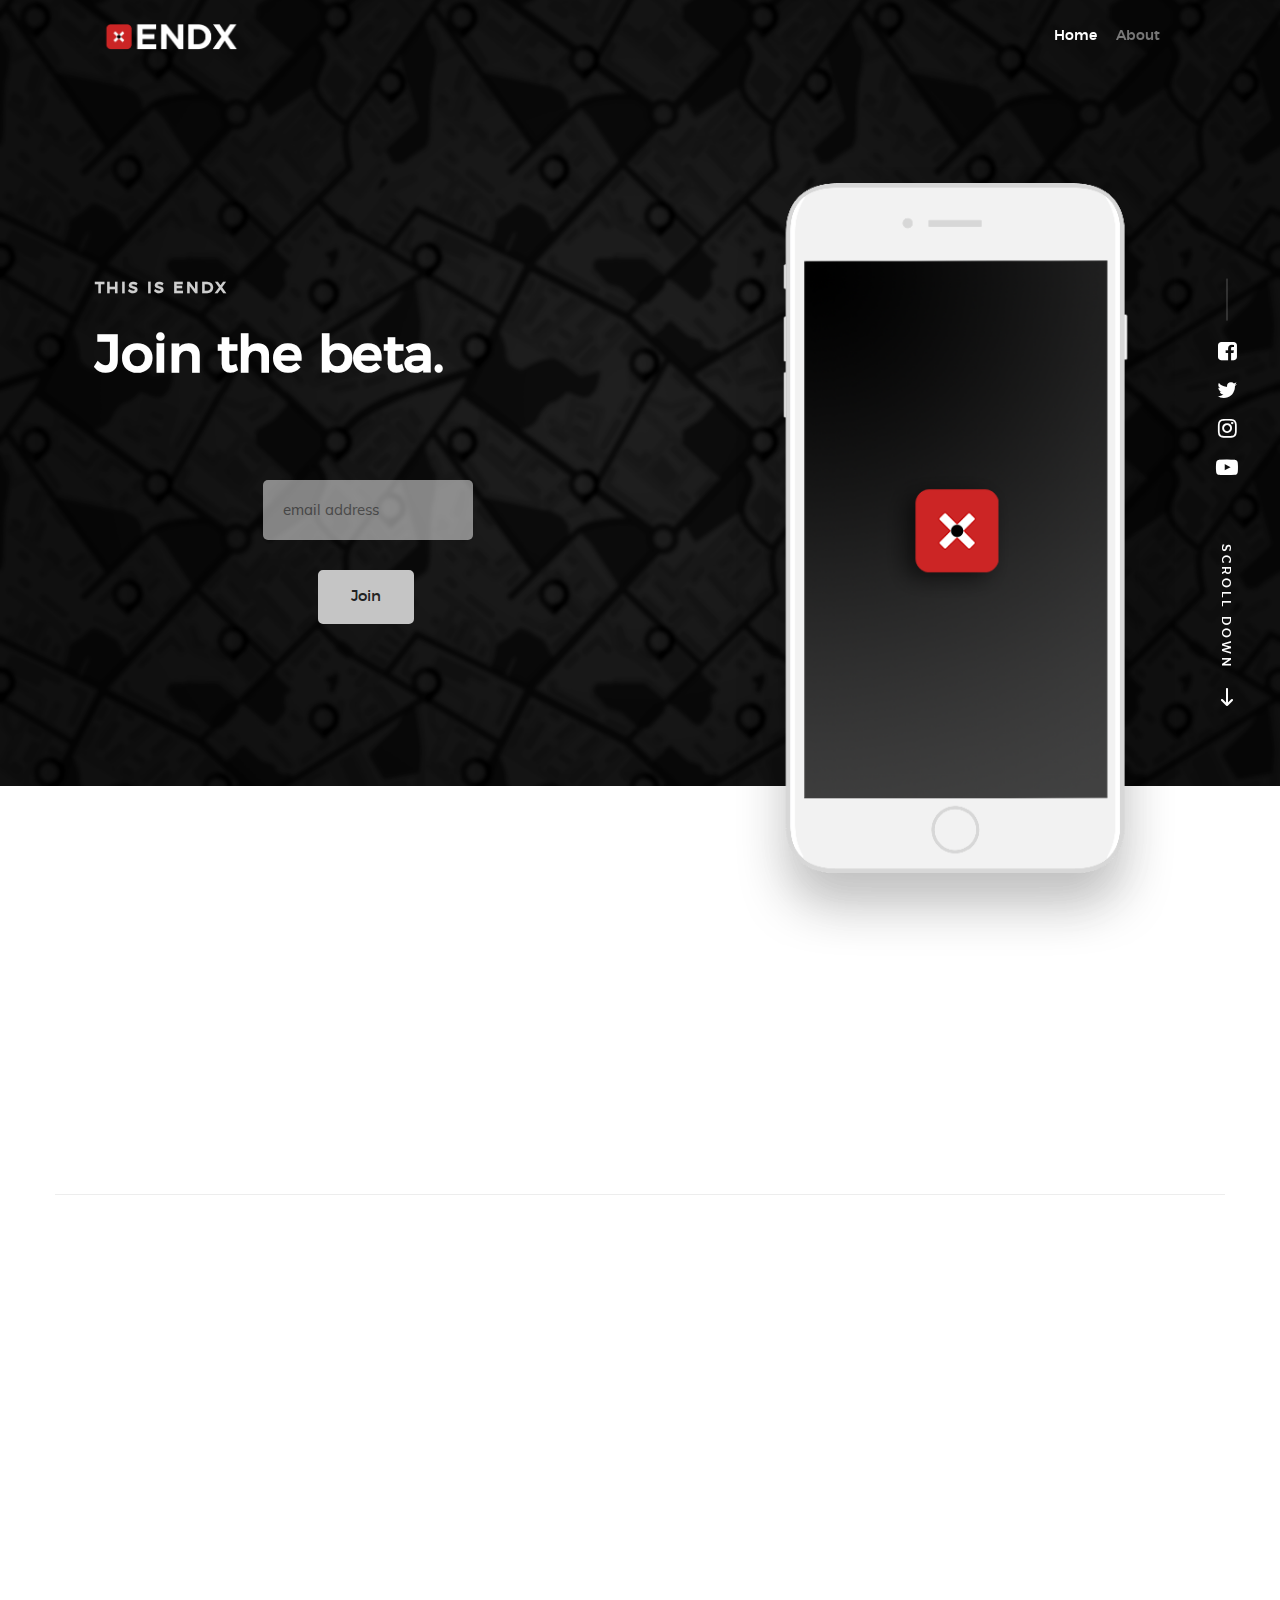
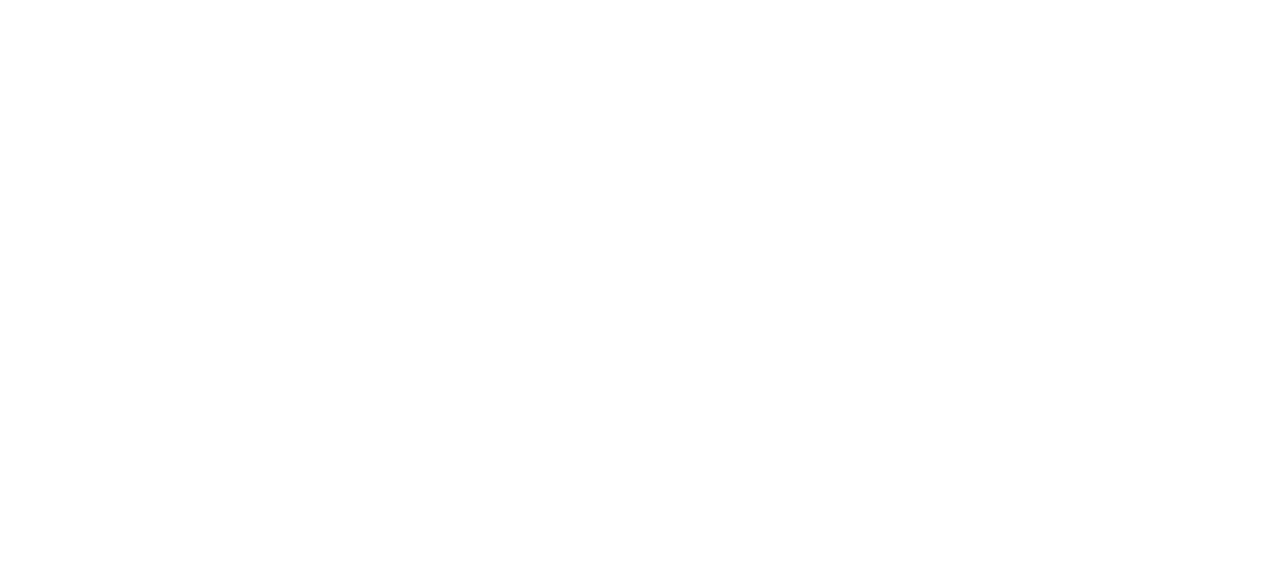
==== commit 2678154d: "1" ====
--- a/index.html
+++ b/index.html
@@ -86,7 +86,10 @@
 <style type="text/css">
 	#mc_embed_signup{ clear:left; font:14px Helvetica,Arial,sans-serif; width:100%;}
     #mce-EMAIL {
-        color: white;
+        color: black;
+        background-color: white;
+        opacity: 0.5;
+        
     }
 	/* Add your own Mailchimp form style overrides in your site stylesheet or in this style block.
 	   We recommend moving this block and the preceding CSS link to the HEAD of your HTML file. */
@@ -96,6 +99,7 @@
     <div id="mc_embed_signup_scroll">
 	
 	<input type="email" value="" name="EMAIL" class="email" id="mce-EMAIL" placeholder="email address" required>
+        
     <!-- real people should not fill this in and expect good things - do not remove this or risk form bot signups-->
     <div style="position: absolute; left: -5000px;" aria-hidden="true"><input type="text" name="b_2b5242fecbdfec34c49844ca8_7991bf4ca8" tabindex="-1" value=""></div>
     <div class="clear"><input type="submit" value="Join" name="subscribe" id="mc-embedded-subscribe" class="button"></div>
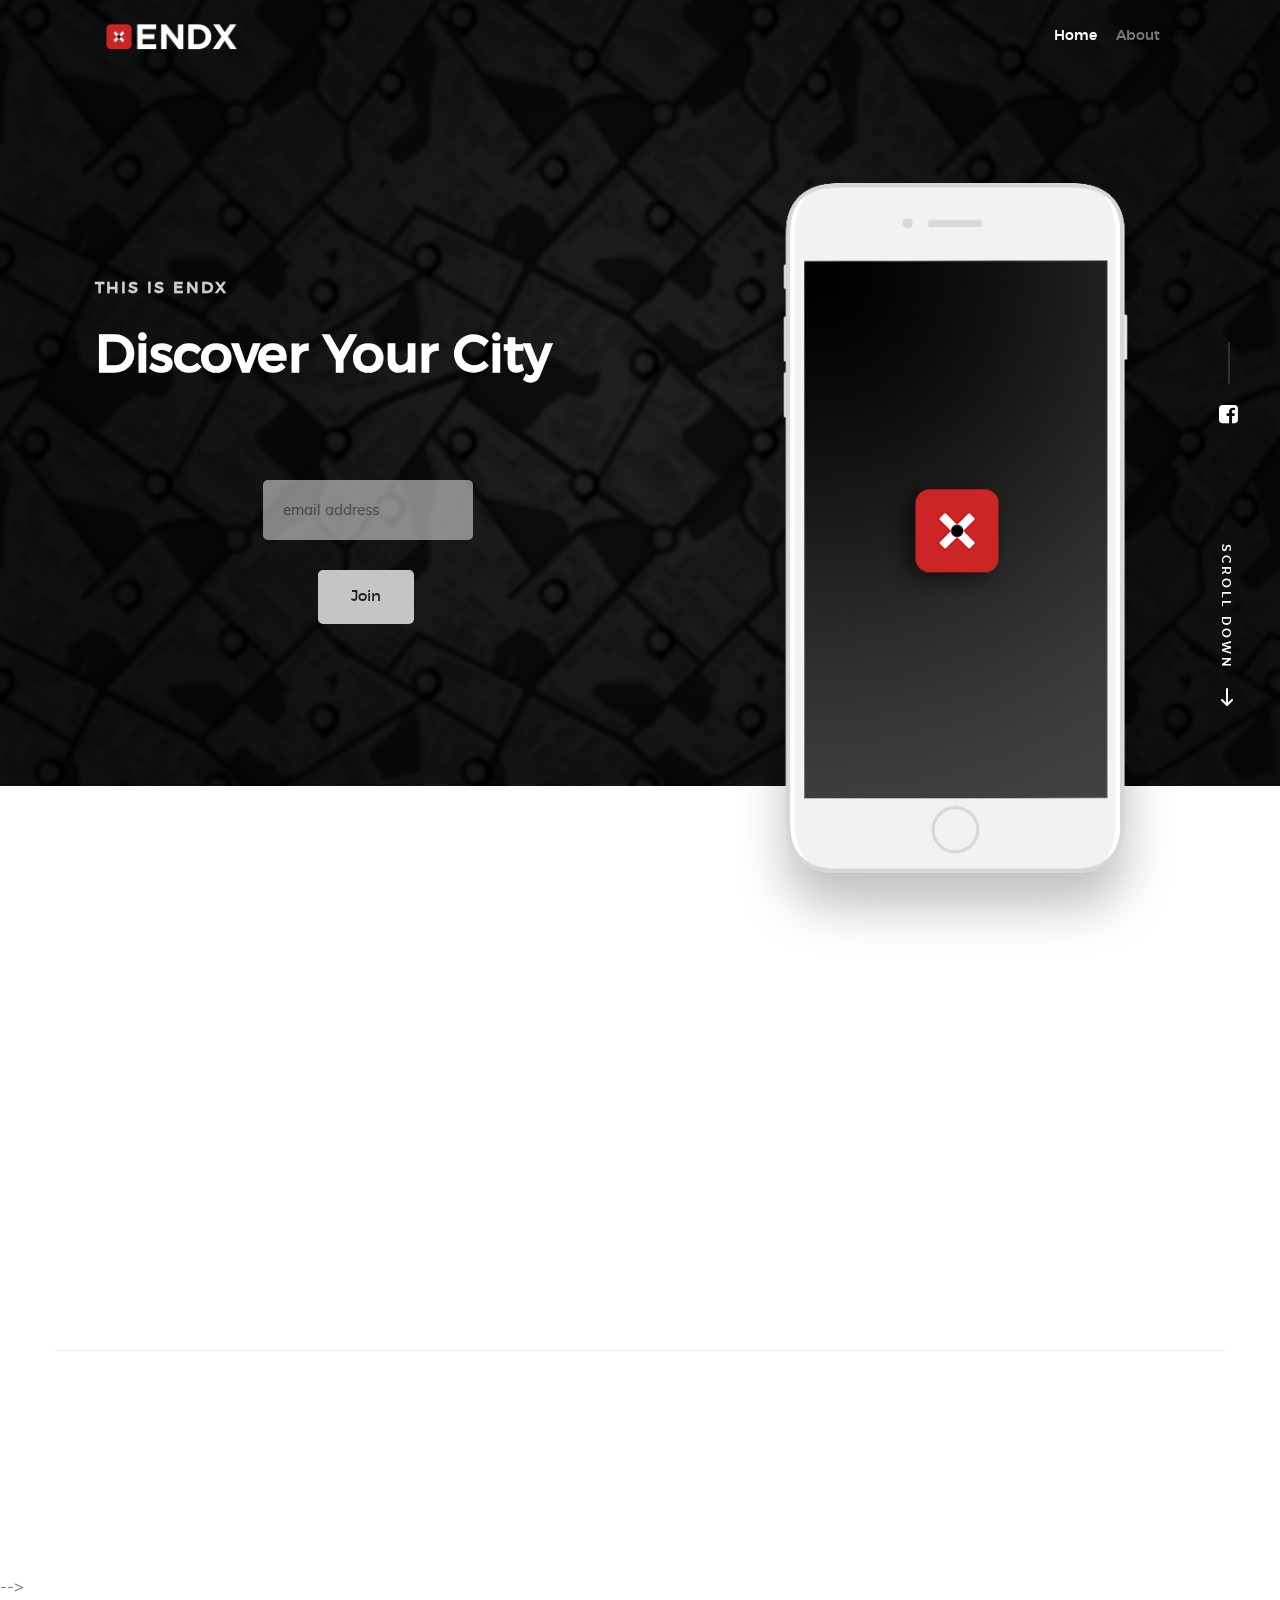
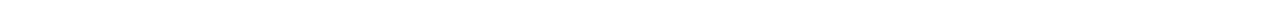
==== commit aeee6c97: "launch" ====
--- a/index.html
+++ b/index.html
@@ -36,9 +36,24 @@
 
     <!-- favicons
 	================================================== -->
-    <link rel="shortcut icon" href="favicon.ico" type="image/x-icon">
-    <link rel="icon" href="favicon.ico" type="image/x-icon">
-
+    <link rel="apple-touch-icon" sizes="57x57" href="/apple-icon-57x57.png">
+<link rel="apple-touch-icon" sizes="60x60" href="/apple-icon-60x60.png">
+<link rel="apple-touch-icon" sizes="72x72" href="/apple-icon-72x72.png">
+<link rel="apple-touch-icon" sizes="76x76" href="/apple-icon-76x76.png">
+<link rel="apple-touch-icon" sizes="114x114" href="/apple-icon-114x114.png">
+<link rel="apple-touch-icon" sizes="120x120" href="/apple-icon-120x120.png">
+<link rel="apple-touch-icon" sizes="144x144" href="/apple-icon-144x144.png">
+<link rel="apple-touch-icon" sizes="152x152" href="/apple-icon-152x152.png">
+<link rel="apple-touch-icon" sizes="180x180" href="/apple-icon-180x180.png">
+<link rel="icon" type="image/png" sizes="192x192"  href="/android-icon-192x192.png">
+<link rel="icon" type="image/png" sizes="32x32" href="/favicon-32x32.png">
+<link rel="icon" type="image/png" sizes="96x96" href="/favicon-96x96.png">
+<link rel="icon" type="image/png" sizes="16x16" href="/favicon-16x16.png">
+<link rel="manifest" href="/manifest.json">
+<meta name="msapplication-TileColor" content="#ffffff">
+<meta name="msapplication-TileImage" content="/ms-icon-144x144.png">
+<meta name="theme-color" content="#ffffff">
+    
 </head>
 
 <body id="top">
@@ -77,7 +92,7 @@
                     <h3 data-aos="fade-up">This is ENDX</h3>
 
                     <h1 data-aos="fade-up">
-                        Join the beta.
+                        Discover Your City
                     </h1>
  <center>
      
@@ -138,8 +153,10 @@
 
         <ul class="home-social-list">
             <li>
-                <a href="#"><i class="fa fa-facebook-square"></i></a>
+                <a target="_blank" href="https://www.facebook.com/endxapp/"><i class="fa fa-facebook-square"></i></a>
             </li>
+            
+            <!--
             <li>
                 <a href="#"><i class="fa fa-twitter"></i></a>
             </li>
@@ -149,6 +166,8 @@
             <li>
                 <a href="#"><i class="fa fa-youtube-play"></i></a>
             </li>
+            -->
+            
         </ul>
         <!-- end home-social-list -->
 
@@ -173,12 +192,18 @@
             </div>
             <div class="col-eight">
                 <p class="lead" data-aos="fade-up">
-                    Excepteur enim magna veniam labore veniam sint. Ex aliqua esse proident ullamco voluptate. Nisi nisi nisi aliqua eiusmod dolor dolor proident deserunt occaecat elit Lorem reprehenderit. Id culpa veniam ex aliqua magna elit pariatur do nulla. Excepteur enim magna veniam labore veniam sint.
+                    EndX is revolutionising the way you discover and compare new experiences in your city.
+
+Delve into all that the city has to offer, connect with like-minded people and explore your city in a new and stylish way. 
+                    <br>
+                    <br>We want you to be a part of our community, try new things and have the best night out possible.
+
+With our platform, you will discover new experiences that you've never heard of before, supporting local businesses and contributing to a growing economy in the city.
                 </p>
             </div>                       
             
         </div>
-
+<!--
         <div class="row about-features">
 
             <div class="features-list block-1-3 block-m-1-2 block-mob-full group">
@@ -196,7 +221,7 @@
                         
                     </div> 	         	 
 
-                    </div> <!-- /bgrid -->
+                    </div> 
 
                     <div class="bgrid feature" data-aos="fade-up">	
 
@@ -211,7 +236,7 @@
                         
                     </div>	                          
 
-                </div> <!-- /bgrid -->
+                </div> 
 
                 <div class="bgrid feature" data-aos="fade-up">
 
@@ -225,7 +250,7 @@
                             
                     </div> 	            	               
 
-                </div> <!-- /bgrid -->
+                </div> 
 
                     <div class="bgrid feature" data-aos="fade-up">
 
@@ -239,7 +264,7 @@
                         
                     </div>                
 
-                    </div> <!-- /bgrid -->
+                    </div> 
 
                 <div class="bgrid feature" data-aos="fade-up">
 
@@ -252,7 +277,7 @@
                         </p>                            
                     </div>	               
 
-                </div> <!-- /bgrid -->
+                </div> 
 
                 <div class="bgrid feature" data-aos="fade-up">
 
@@ -276,7 +301,7 @@
     </section> <!-- end about -->  
    
 
-  
+  -->
 
     
 
--- a/css/main.css
+++ b/css/main.css
@@ -1558,7 +1558,7 @@
 .home-social-list li a:hover,
 .home-social-list li a:focus,
 .home-social-list li a:active {
-  color: #44c455;
+  color: #cc2525;
 }
 
 
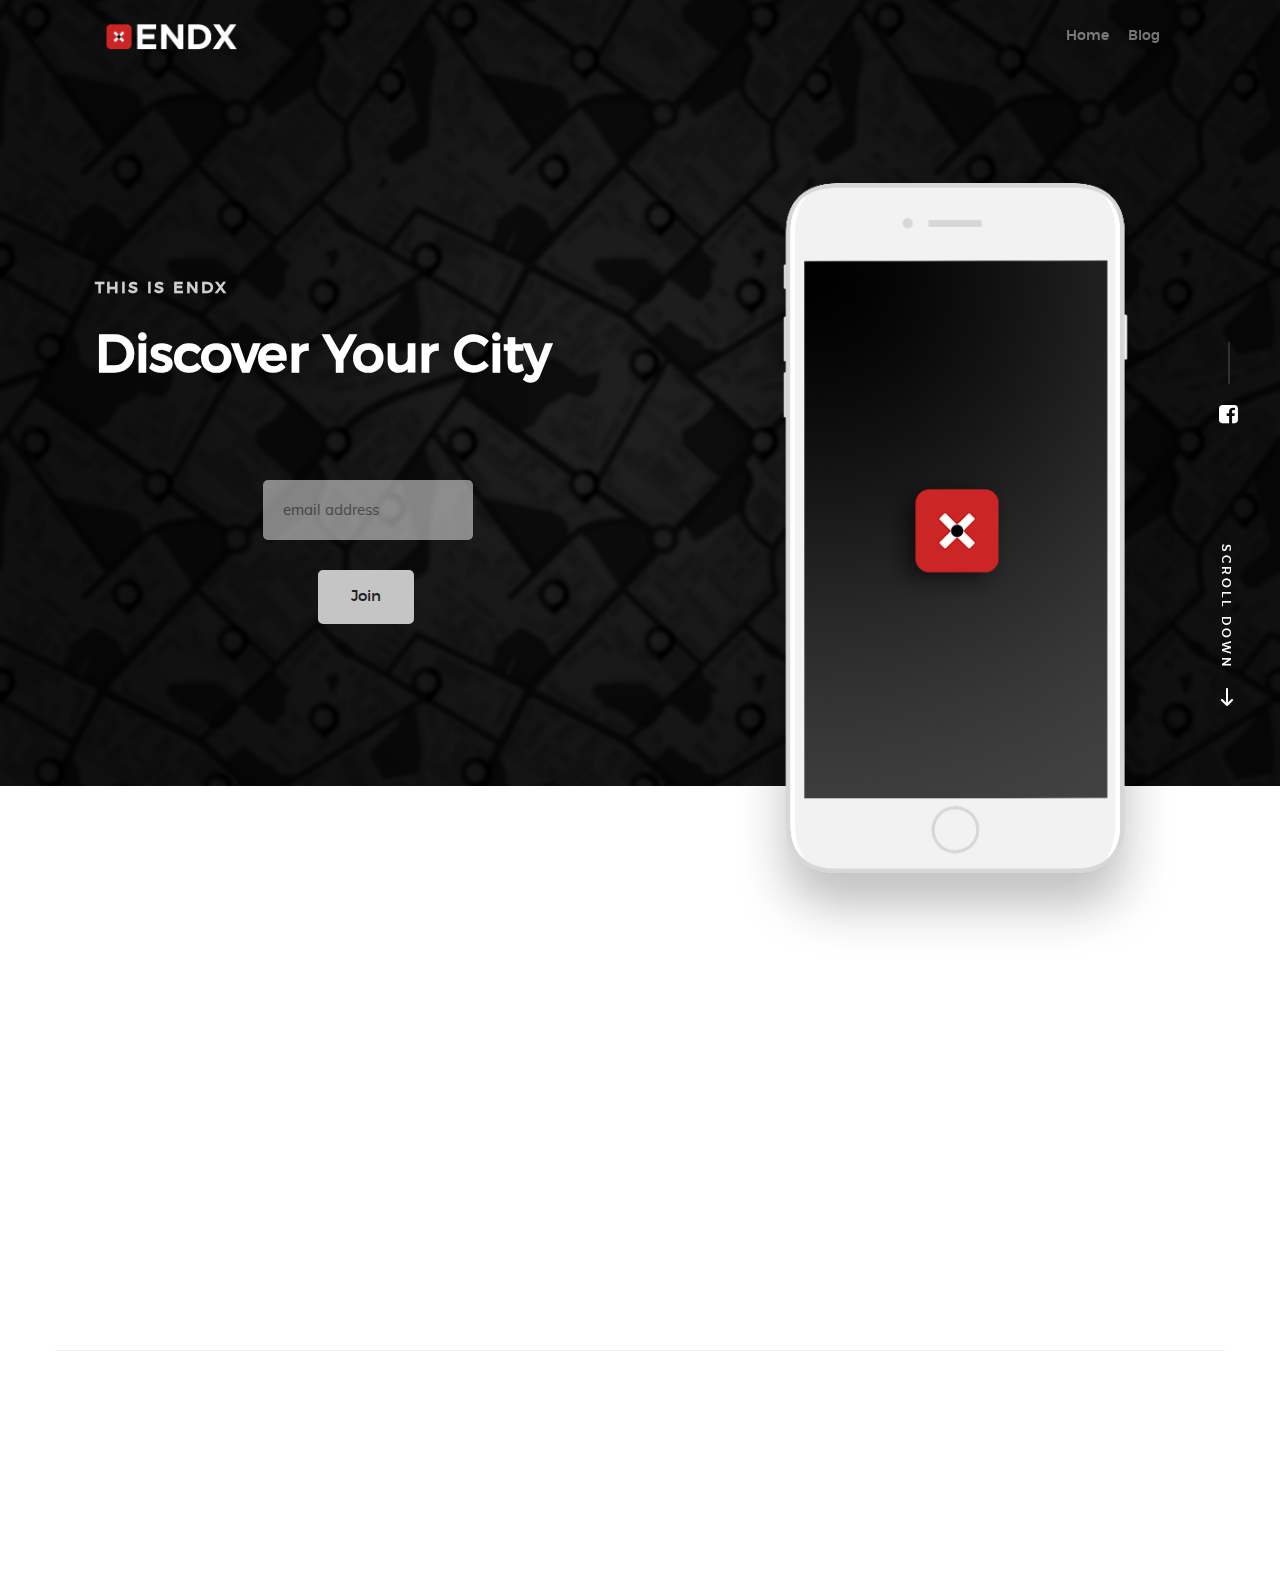
==== commit 4274af16: "blog" ====
--- a/index.html
+++ b/index.html
@@ -15,7 +15,7 @@
     <!--- basic page needs
    ================================================== -->
     <meta charset="utf-8">
-    <title>ENDX</title>
+    <title>EndX</title>
     <meta name="description" content="">
     <meta name="author" content="">
 
@@ -69,12 +69,12 @@
 	   	<nav id="header-nav-wrap">
 			<ul class="header-main-nav">
 				<li class="current"><a class="smoothscroll"  href="#home" title="home">Home</a></li>
-                <li><a class="smoothscroll"  href="#about" title="about">About</a></li>	
+                <li><a  href="blog.html" title="blog">Blog</a></li>	
 			</ul>
 
 		</nav>
-<!--
-		<a class="header-menu-toggle" href="#"><span>Menu</span></a> -->   	
+
+		<a class="header-menu-toggle" href="#"><span>Menu</span></a>   	
    	
    </header> <!-- /header -->
 
@@ -297,11 +297,9 @@
 
         </div> <!-- end about-features -->
   
-        <br><br><br><br><br>
     </section> <!-- end about -->  
    
 
-  -->
 
     
 
--- a/css/main.css
+++ b/css/main.css
@@ -1295,14 +1295,17 @@
   color: rgba(255, 255, 255, 0.45);
 }
 
-#header-nav-wrap .header-main-nav li a:hover,
+#header-nav-wrap .header-main-nav li a:hover{
+  color: #ffffff;
+}
+
 #header-nav-wrap .header-main-nav li a:focus {
-  color: #ffffff;
-}
-
-#header-nav-wrap .header-main-nav li.current a {
-  color: #ffffff;
-}
+  color: rgba(255, 255, 255, 0.45);
+}
+
+/* #header-nav-wrap .header-main-nav li.current a {
+  color: rgba(255, 255, 255, 0.45);
+} */
 
 #header-nav-wrap .cta {
   height: 3.6rem;
@@ -1339,9 +1342,9 @@
   #header-nav-wrap {
     display: none;
     height: auto;
-    width: 100%;/*
+    width: 100%;
     right: auto;
-    left: 0;*/
+    left: 0;
     background-color: #111111;
     padding: 120px 40px 54px;
   }
@@ -1349,7 +1352,7 @@
     display: block;
     height: auto;
     margin: 0 0 4.2rem 0;
-    opacity: 0;
+    opacity: 1;
     border-top: 1px solid rgba(255, 255, 255, 0.03);
   }
   #header-nav-wrap .header-main-nav li {
@@ -1357,10 +1360,12 @@
     margin: 0;
     padding: 0;
     border-bottom: 1px solid rgba(255, 255, 255, 0.03);
+    color: white;
   }
   #header-nav-wrap .header-main-nav li a {
     padding: 18px 0;
     line-height: 18px;
+    color: white;
   }
   #header-nav-wrap .cta {
     height: 42px;
